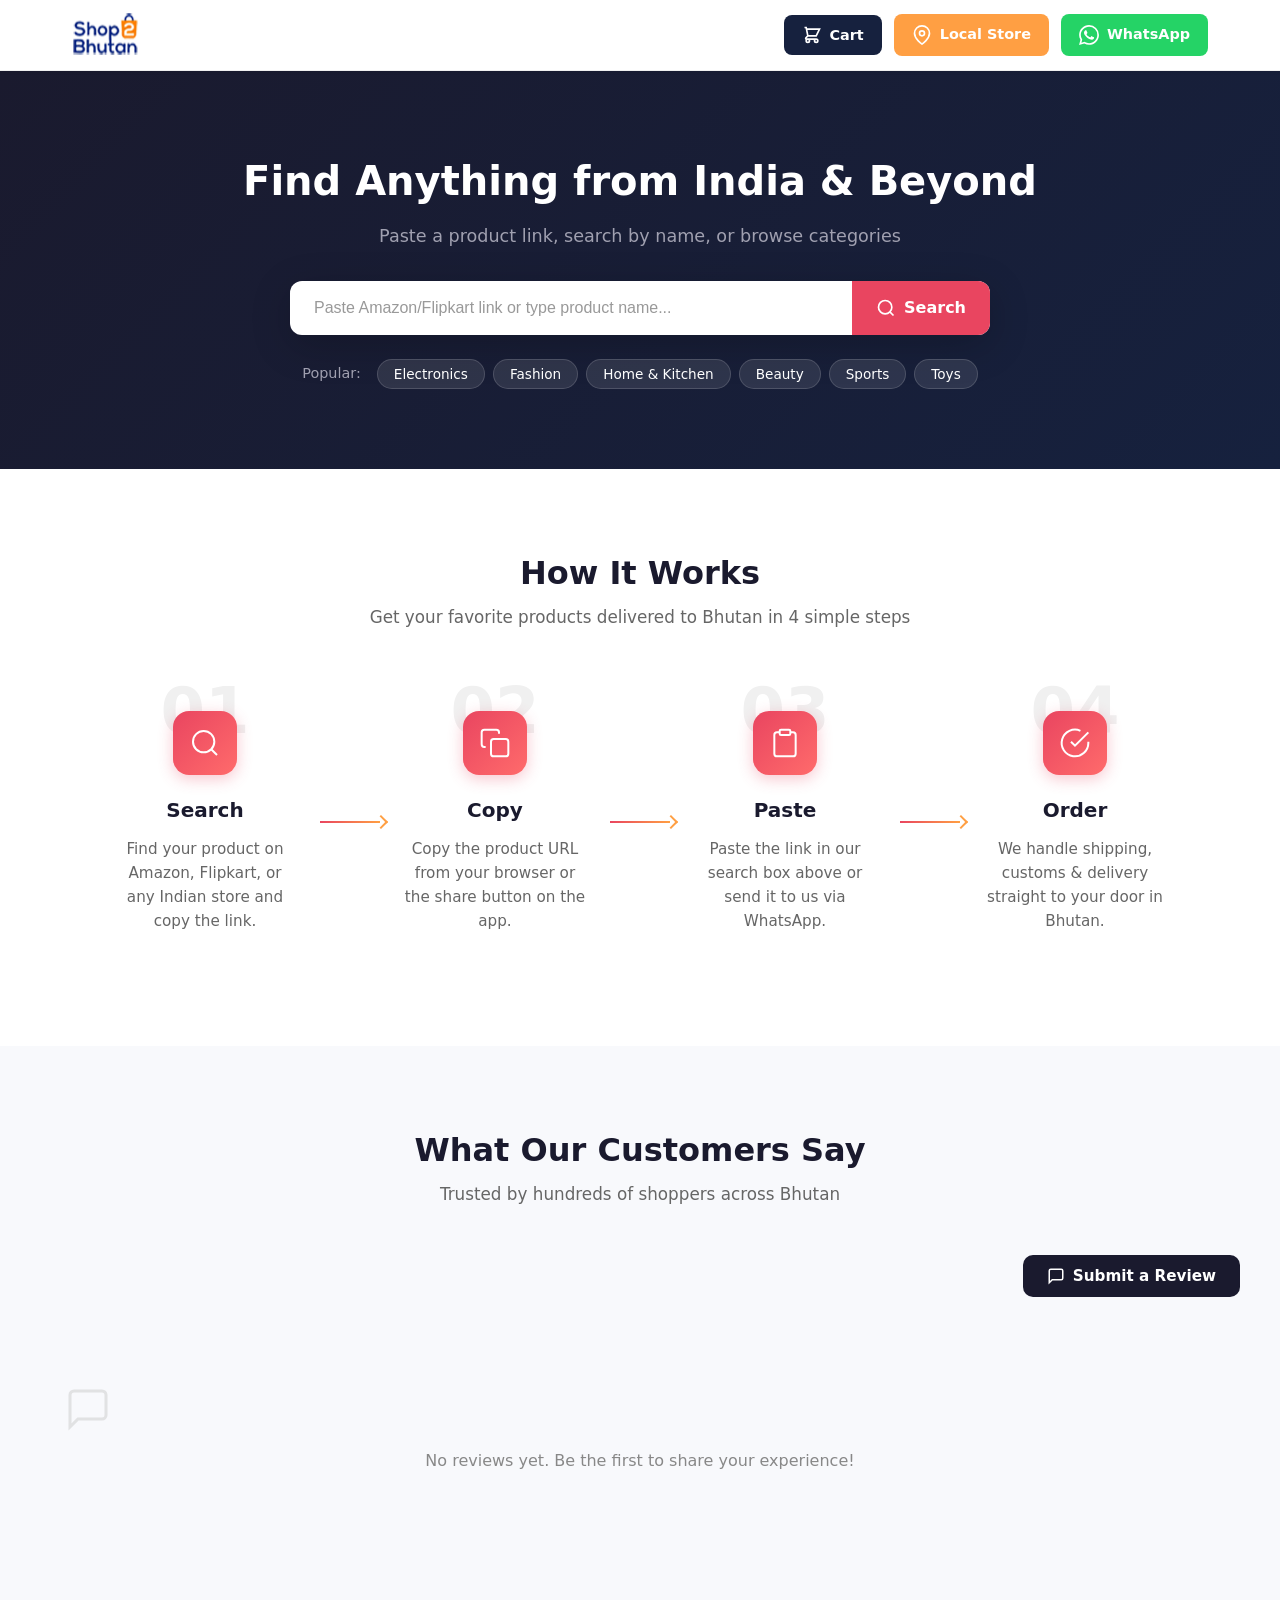
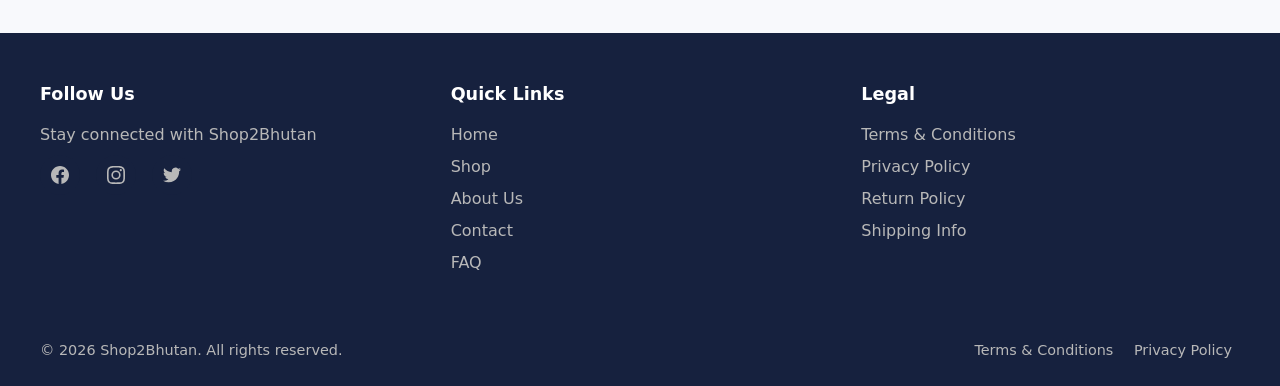
==== index.html @ f344525d "Update all files and folders" ====
<!DOCTYPE html>
<html lang="en">
<head>
  <meta charset="UTF-8">
  <meta name="viewport" content="width=device-width, initial-scale=1.0">
  <meta http-equiv="X-UA-Compatible" content="IE=edge">
  <meta name="referrer" content="strict-origin-when-cross-origin">

  <!-- Defense in depth: blocks inline scripts, restricts origins -->
  <meta http-equiv="Content-Security-Policy" content="default-src 'self'; connect-src 'self' https://*.supabase.co wss://*.supabase.co; script-src 'self' https://esm.sh; style-src 'self' 'unsafe-inline' https://fonts.googleapis.com; font-src https://fonts.gstatic.com; img-src 'self' https: data: blob:;">

  <title>Shop2Bhutan — Proxy Ordering from India to Bhutan</title>
  <meta name="description" content="Order anything from Amazon, Flipkart & Indian stores. We deliver to every dzongkhag in Bhutan. Safe, reliable proxy shopping.">
  <meta property="og:title" content="Shop2Bhutan — Proxy Ordering from India">
  <meta property="og:description" content="Paste a link, we handle shipping & customs. Delivered to your door in Bhutan.">
  <meta property="og:type" content="website">
  <meta property="og:url" content="https://shop2bhutanv2.vercel.app/">
  <meta name="twitter:card" content="summary_large_image">
  <link rel="canonical" href="https://shop2bhutanv2.vercel.app/">

  <link rel="preconnect" href="https://fonts.googleapis.com">
  <link rel="preconnect" href="https://fonts.gstatic.com" crossorigin>
  <link href="https://fonts.googleapis.com/css2?family=Inter:wght@400;500;600;700;800&display=swap" rel="stylesheet">

  <link rel="stylesheet" href="assets/css/style.css">
<style>
  /* --- Cart drawer --- */
  .cart-item { display: flex; align-items: center; gap: 12px; padding: 14px 0; border-bottom: 1px solid #eee; }
  .cart-item-thumb, .cart-item-screenshot { width: 48px; height: 48px; border-radius: 8px; object-fit: cover; flex-shrink: 0; background: #f5f5f5; }
  .cart-item-thumb.placeholder { display: flex; align-items: center; justify-content: center; font-weight: 700; font-size: 14px; color: #fff; background: linear-gradient(135deg,#e94560,#ff6b81); }
  .cart-item-details { flex: 1; min-width: 0; }
  .cart-item-name { margin: 4px 0 0; font-size: 14px; font-weight: 500; color: #222; white-space: nowrap; overflow: hidden; text-overflow: ellipsis; }
  .cart-item-meta { display: flex; align-items: center; gap: 8px; margin-top: 6px; }
  .qty-label { font-size: 12px; color: #888; font-weight: 500; }
  .cart-qty { width: 56px; padding: 4px 6px; font-size: 14px; border: 1px solid #ddd; border-radius: 6px; text-align: center; background: #fff; }
  .cart-qty:focus { outline: none; border-color: #e94560; }

  /* --- Detected URL Card (Clean) --- */
  .detected-card {
    background: #ffffff;
    border-radius: 16px;
    border: 1px solid #e5e5e5;
    padding: 20px;
    margin-top: 16px;
    box-shadow: 0 8px 30px rgba(0,0,0,0.08);
    max-width: 100%;
    box-sizing: border-box;
  }

  .detected-card-header {
    display: flex;
    align-items: flex-start;
    justify-content: space-between;
    gap: 16px;
    margin-bottom: 16px;
  }

  .detected-card-info {
    flex: 1;
    min-width: 0;
    display: flex;
    flex-direction: column;
    gap: 6px;
  }

  .detected-badge {
    display: inline-block;
    width: fit-content;
    font-size: 11px;
    font-weight: 800;
    text-transform: uppercase;
    letter-spacing: 0.6px;
    color: #e94560;
    background: #fff0f2;
    padding: 4px 10px;
    border-radius: 6px;
    border: 1px solid #ffd6dc;
  }

  .detected-url {
    font-size: 13px;
    color: #666;
    white-space: nowrap;
    overflow: hidden;
    text-overflow: ellipsis;
    display: block;
    max-width: 100%;
    font-family: inherit;
  }

  .btn-detected-add {
    background: #e94560;
    color: #fff;
    border: none;
    padding: 10px 20px;
    border-radius: 10px;
    font-weight: 700;
    font-size: 14px;
    cursor: pointer;
    white-space: nowrap;
    box-shadow: 0 4px 14px rgba(233,69,96,0.25);
    transition: all 0.2s ease;
    flex-shrink: 0;
    height: fit-content;
  }

  .btn-detected-add:hover {
    background: #d63a54;
    transform: translateY(-1px);
    box-shadow: 0 6px 20px rgba(233,69,96,0.35);
  }

  /* --- Screenshot Row --- */
  .detected-screenshot-row {
    display: flex;
    align-items: center;
    gap: 16px;
    flex-wrap: wrap;
  }

  .detected-upload-btn {
    display: inline-flex;
    align-items: center;
    gap: 8px;
    padding: 12px 18px;
    font-size: 13px;
    font-weight: 500;
    color: #555;
    border: 1.5px dashed #ccc;
    border-radius: 10px;
    cursor: pointer;
    transition: all 0.2s ease;
    background: #fafafa;
    flex-shrink: 0;
  }

  .detected-upload-btn:hover {
    border-color: #e94560;
    color: #e94560;
    background: #fff5f7;
  }

  .detected-preview-wrap {
    position: relative;
    display: inline-block;
    flex-shrink: 0;
  }

  .detected-preview-wrap[hidden] {
    display: none !important;
  }

  .detected-preview-wrap img {
    width: 90px;
    height: 90px;
    object-fit: cover;
    border-radius: 10px;
    border: 1.5px solid #e8e8e8;
    display: block;
  }

  .detected-preview-remove {
    position: absolute;
    top: -6px;
    right: -6px;
    width: 22px;
    height: 22px;
    border-radius: 50%;
    background: #e94560;
    color: #fff;
    border: 2px solid #fff;
    font-size: 14px;
    font-weight: 700;
    cursor: pointer;
    display: flex;
    align-items: center;
    justify-content: center;
    box-shadow: 0 2px 6px rgba(0,0,0,0.2);
    padding: 0;
    line-height: 1;
  }

  .detected-preview-remove:hover {
    background: #c0392b;
    transform: scale(1.1);
  }

  /* Auto-fill highlight animation */
.auto-filled {
  animation: autoFillPulse 1s ease;
}

@keyframes autoFillPulse {
  0% { background-color: #fff; }
  50% { background-color: #d4edda; border-color: #28a745; }
  100% { background-color: #fff; }
}

  /* --- Modal product summary --- */
  .product-summary-box { display: flex; align-items: center; gap: 12px; padding: 12px; background: #f9f9f9; border-radius: 10px; border: 1px solid #eee; }
  .product-summary-box img, .product-summary-box .screenshot-thumb { width: 52px; height: 52px; border-radius: 8px; object-fit: cover; flex-shrink: 0; background: #eee; }
  .product-summary-info { flex: 1; min-width: 0; }
  .product-summary-info .badge { display: inline-block; padding: 2px 8px; font-size: 11px; font-weight: 600; text-transform: uppercase; border-radius: 4px; background: #e94560; color: #fff; margin-bottom: 4px; }
  .product-summary-info span:last-child { display: block; font-size: 14px; font-weight: 500; color: #222; white-space: nowrap; overflow: hidden; text-overflow: ellipsis; }
  .product-summary-qty { display: flex; flex-direction: column; align-items: center; gap: 2px; }
  .product-summary-qty label { font-size: 11px; color: #888; font-weight: 600; text-transform: uppercase; }
  .product-summary-qty input { width: 56px; padding: 6px; font-size: 14px; text-align: center; border: 1px solid #ddd; border-radius: 6px; }
  .product-summary-qty input:focus { outline: none; border-color: #e94560; }

  /* --- Checkout summary --- */
  .checkout-item { display: flex; align-items: center; gap: 12px; padding: 10px 0; border-bottom: 1px solid #eee; }
  .checkout-item:last-child { border-bottom: none; }
  .checkout-thumb, .checkout-screenshot { width: 44px; height: 44px; border-radius: 8px; object-fit: cover; flex-shrink: 0; background: #eee; }
  .checkout-item-info { flex: 1; min-width: 0; }
  .checkout-item-info .badge { display: inline-block; padding: 2px 8px; font-size: 11px; font-weight: 600; text-transform: uppercase; border-radius: 4px; background: #e94560; color: #fff; margin-bottom: 4px; }
  .checkout-item-info span:last-child { display: block; font-size: 13px; font-weight: 500; color: #222; white-space: nowrap; overflow: hidden; text-overflow: ellipsis; }
  .checkout-item-qty { display: flex; flex-direction: column; align-items: center; gap: 2px; }
  .checkout-item-qty label { font-size: 11px; color: #888; font-weight: 600; text-transform: uppercase; }
  .checkout-item-qty input { width: 52px; padding: 5px; font-size: 13px; text-align: center; border: 1px solid #ddd; border-radius: 6px; }
  .checkout-item-qty input:focus { outline: none; border-color: #e94560; }

  /* --- Field-level validation errors --- */
  .input-error { border-color: #e94560 !important; box-shadow: 0 0 0 2px rgba(233,69,96,0.15) !important; }

  /* --- Reviews empty state --- */
  .reviews-empty-state {
    text-align: center;
    padding: 3rem 1.5rem;
    color: #999;
  }
  .reviews-empty-state svg {
    margin-bottom: 1rem;
    opacity: 0.5;
  }
  .reviews-empty-state p {
    font-size: 1rem;
    color: #888;
    margin: 0;
  }
</style>
</head>
<body>
  <a href="#main" class="skip-link">Skip to main content</a>

  <header class="site-header">
    <nav class="main-nav" aria-label="Main navigation">
      <a href="/" class="logo" aria-label="Shop2Bhutan Home">
        <img src="/image/logo.svg" alt="Shop2Bhutan Logo" width="44" height="44" loading="eager" decoding="async">
      </a>

      <div class="nav-actions">
        <button type="button" class="btn btn-cart" id="cartBtn" aria-label="Open shopping cart">
          <svg width="20" height="20" fill="none" stroke="currentColor" stroke-width="2" viewBox="0 0 24 24" aria-hidden="true">
            <path d="M3 3h2l.4 2M7 13h10l4-8H5.4M7 13L5.4 5M7 13l-2.293 2.293c-.63.63-.184 1.707.707 1.707H17m0 0a2 2 0 100 4 2 2 0 000-4zm-8 2a2 2 0 11-4 0 2 2 0 014 0z"/>
          </svg>
          <span class="btn-text">Cart</span>
          <span class="cart-count" id="cartCount" aria-live="polite" aria-atomic="true" hidden>0</span>
        </button>

        <a href="/local-store" class="btn btn-local">
          <svg width="20" height="20" fill="none" stroke="currentColor" stroke-width="2" stroke-linecap="round" stroke-linejoin="round" viewBox="0 0 24 24" aria-hidden="true">
            <path d="M21 10c0 7-9 13-9 13s-9-6-9-13a9 9 0 0118 0z"/>
            <circle cx="12" cy="10" r="3"/>
          </svg>
          <span class="btn-text">Local Store</span>
        </a>

        <a href="https://wa.me/975XXXXXXXX" class="btn btn-whatsapp" target="_blank" rel="noopener noreferrer nofollow" aria-label="Contact us on WhatsApp">
          <svg width="20" height="20" fill="currentColor" viewBox="0 0 24 24" aria-hidden="true">
            <path d="M17.472 14.382c-.297-.149-1.758-.867-2.03-.967-.273-.099-.471-.148-.67.15-.197.297-.767.966-.94 1.164-.173.199-.347.223-.644.075-.297-.15-1.255-.463-2.39-1.475-.883-.788-1.48-1.761-1.653-2.059-.173-.297-.018-.458.13-.606.134-.133.298-.347.446-.52.149-.174.198-.298.298-.497.099-.198.05-.371-.025-.52-.075-.149-.669-1.612-.916-2.207-.242-.579-.487-.5-.669-.51-.173-.008-.371-.01-.57-.01-.198 0-.52.074-.792.372-.272.297-1.04 1.016-1.04 2.479 0 1.462 1.065 2.875 1.213 3.074.149.198 2.096 3.2 5.077 4.487.709.306 1.262.489 1.694.625.712.227 1.36.195 1.871.118.571-.085 1.758-.719 2.006-1.413.248-.694.248-1.289.173-1.413-.074-.124-.272-.198-.57-.347m-5.421 7.403h-.004a9.87 9.87 0 01-5.031-1.378l-.361-.214-3.741.982.998-3.648-.235-.374a9.86 9.86 0 01-1.51-5.26c.001-5.45 4.436-9.884 9.888-9.884 2.64 0 5.122 1.03 6.988 2.898a9.825 9.825 0 012.893 6.994c-.003 5.45-4.437 9.884-9.885 9.884m8.413-18.297A11.815 11.815 0 0012.05 0C5.495 0 .16 5.335.157 11.892c0 2.096.547 4.142 1.588 5.945L.057 24l6.305-1.654a11.882 11.882 0 005.683 1.448h.005c6.554 0 11.89-5.335 11.893-11.893a11.821 11.821 0 00-3.48-8.413Z"/>
          </svg>
          <span class="btn-text">WhatsApp</span>
        </a>
      </div>
    </nav>
  </header>

  <main id="main">
    <section class="search-section" aria-label="Product search">
      <div class="search-container">
        <h1>Find Anything from India & Beyond</h1>
        <p class="search-subtitle">Paste a product link, search by name, or browse categories</p>

        <div class="search-box">
          <input type="text" id="searchInput" placeholder="Paste Amazon/Flipkart link or type product name..." autocomplete="off" aria-label="Search products or paste link" aria-describedby="searchHint">
          <button class="search-btn" type="button" id="searchBtn" aria-label="Search or add to cart">
            <svg width="20" height="20" fill="none" stroke="currentColor" stroke-width="2" viewBox="0 0 24 24" aria-hidden="true">
              <circle cx="11" cy="11" r="8"/>
              <path d="m21 21-4.35-4.35"/>
            </svg>
            <span class="btn-text">Search</span>
          </button>
        </div>

        <div id="searchHelper" class="search-helper" aria-live="polite"></div>
        <div id="searchSkeleton" class="search-skeleton" hidden>
          <div class="skeleton-bar"></div>
        </div>

        <div class="discover-tags" id="discoverTags">
          <span class="tag-label">Popular:</span>
          <button class="tag" data-search="Electronics" type="button">Electronics</button>
          <button class="tag" data-search="Fashion" type="button">Fashion</button>
          <button class="tag" data-search="Home & Kitchen" type="button">Home & Kitchen</button>
          <button class="tag" data-search="Beauty" type="button">Beauty</button>
          <button class="tag" data-search="Sports" type="button">Sports</button>
          <button class="tag" data-search="Toys" type="button">Toys</button>
        </div>
      </div>
    </section>

    <section class="steps-section" aria-labelledby="stepsHeading">
      <div class="section-header">
        <h2 id="stepsHeading">How It Works</h2>
        <p>Get your favorite products delivered to Bhutan in 4 simple steps</p>
      </div>
      <div class="steps-grid">
        <article class="step-card">
          <div class="step-number" aria-hidden="true">01</div>
          <div class="step-icon"><svg width="32" height="32" fill="none" stroke="currentColor" stroke-width="1.5" viewBox="0 0 24 24" aria-hidden="true"><circle cx="11" cy="11" r="8"/><path d="m21 21-4.35-4.35"/></svg></div>
          <h3>Search</h3>
          <p>Find your product on Amazon, Flipkart, or any Indian store and copy the link.</p>
        </article>
        <div class="step-connector" aria-hidden="true"></div>
        <article class="step-card">
          <div class="step-number" aria-hidden="true">02</div>
          <div class="step-icon"><svg width="32" height="32" fill="none" stroke="currentColor" stroke-width="1.5" viewBox="0 0 24 24" aria-hidden="true"><rect x="9" y="9" width="13" height="13" rx="2" ry="2"/><path d="M5 15H4a2 2 0 01-2-2V4a2 2 0 012-2h9a2 2 0 012 2v1"/></svg></div>
          <h3>Copy</h3>
          <p>Copy the product URL from your browser or the share button on the app.</p>
        </article>
        <div class="step-connector" aria-hidden="true"></div>
        <article class="step-card">
          <div class="step-number" aria-hidden="true">03</div>
          <div class="step-icon"><svg width="32" height="32" fill="none" stroke="currentColor" stroke-width="1.5" viewBox="0 0 24 24" aria-hidden="true"><path d="M16 4h2a2 2 0 012 2v14a2 2 0 01-2 2H6a2 2 0 01-2-2V6a2 2 0 012-2h2"/><rect x="8" y="2" width="8" height="4" rx="1" ry="1"/></svg></div>
          <h3>Paste</h3>
          <p>Paste the link in our search box above or send it to us via WhatsApp.</p>
        </article>
        <div class="step-connector" aria-hidden="true"></div>
        <article class="step-card">
          <div class="step-number" aria-hidden="true">04</div>
          <div class="step-icon"><svg width="32" height="32" fill="none" stroke="currentColor" stroke-width="1.5" viewBox="0 0 24 24" aria-hidden="true"><path d="M22 11.08V12a10 10 0 11-5.93-9.14"/><polyline points="22 4 12 14.01 9 11.01"/></svg></div>
          <h3>Order</h3>
          <p>We handle shipping, customs & delivery straight to your door in Bhutan.</p>
        </article>
      </div>
    </section>

    <section class="reviews-section" aria-labelledby="reviewsHeading">
      <div class="section-header">
        <h2 id="reviewsHeading">What Our Customers Say</h2>
        <p>Trusted by hundreds of shoppers across Bhutan</p>
      </div>
      <div class="reviews-header-actions">
        <button type="button" class="btn-submit-review" id="openReviewModal">
          <svg width="18" height="18" fill="none" stroke="currentColor" stroke-width="2" viewBox="0 0 24 24" aria-hidden="true"><path d="M21 15a2 2 0 01-2 2H7l-4 4V5a2 2 0 012-2h14a2 2 0 012 2z"/></svg>
          Submit a Review
        </button>
      </div>
      <div class="reviews-track-wrapper" id="reviewsWrapper">
        <div class="reviews-track" id="reviewsTrack">
          <!-- Reviews are loaded dynamically from verified reviews only -->
        </div>
        <div class="reviews-empty-state" id="reviewsEmptyState" hidden>
          <svg width="48" height="48" fill="none" stroke="#ccc" stroke-width="1.5" viewBox="0 0 24 24" aria-hidden="true">
            <path d="M21 15a2 2 0 01-2 2H7l-4 4V5a2 2 0 012-2h14a2 2 0 012 2z"/>
          </svg>
          <p>No reviews yet. Be the first to share your experience!</p>
        </div>
      </div>
      <div class="reviews-dots" id="reviewsDots" role="tablist" aria-label="Review pages"></div>
    </section>
  </main>

  <footer>
    <div class="footer-container">
      <div class="footer-section">
        <h3>Follow Us</h3>
        <p>Stay connected with Shop2Bhutan</p>
        <div class="social-links">
          <a href="#" aria-label="Facebook" rel="noopener noreferrer"><svg width="18" height="18" fill="currentColor" viewBox="0 0 24 24" aria-hidden="true"><path d="M24 12.073c0-6.627-5.373-12-12-12s-12 5.373-12 12c0 5.99 4.388 10.954 10.125 11.854v-8.385H7.078v-3.47h3.047V9.43c0-3.007 1.792-4.669 4.533-4.669 1.312 0 2.686.235 2.686.235v2.953H15.83c-1.491 0-1.956.925-1.956 1.874v2.25h3.328l-.532 3.47h-2.796v8.385C19.612 23.027 24 18.062 24 12.073z"/></svg></a>
          <a href="#" aria-label="Instagram" rel="noopener noreferrer"><svg width="18" height="18" fill="currentColor" viewBox="0 0 24 24" aria-hidden="true"><path d="M12 2.163c3.204 0 3.584.012 4.85.07 3.252.148 4.771 1.691 4.919 4.919.058 1.265.069 1.645.069 4.849 0 3.205-.012 3.584-.069 4.849-.149 3.225-1.664 4.771-4.919 4.919-1.266.058-1.644.07-4.85.07-3.204 0-3.584-.012-4.849-.07-3.26-.149-4.771-1.699-4.919-4.92-.058-1.265-.07-1.644-.07-4.849 0-3.204.013-3.583.07-4.849.149-3.227 1.664-4.771 4.919-4.919 1.266-.057 1.645-.069 4.849-.069zM12 0C8.741 0 8.333.014 7.053.072 2.695.272.273 2.69.073 7.052.014 8.333 0 8.741 0 12c0 3.259.014 3.668.072 4.948.2 4.358 2.618 6.78 6.98 6.98C8.333 23.986 8.741 24 12 24c3.259 0 3.668-.014 4.948-.072 4.354-.2 6.782-2.618 6.979-6.98.059-1.28.073-1.689.073-4.948 0-3.259-.014-3.667-.072-4.947-.196-4.354-2.617-6.78-6.979-6.98C15.668.014 15.259 0 12 0zm0 5.838a6.162 6.162 0 100 12.324 6.162 6.162 0 000-12.324zM12 16a4 4 0 110-8 4 4 0 010 8zm6.406-11.845a1.44 1.44 0 100 2.881 1.44 1.44 0 000-2.881z"/></svg></a>
          <a href="#" aria-label="Twitter" rel="noopener noreferrer"><svg width="18" height="18" fill="currentColor" viewBox="0 0 24 24" aria-hidden="true"><path d="M23.953 4.57a10 10 0 01-2.825.775 4.958 4.958 0 002.163-2.723c-.951.555-2.005.959-3.127 1.184a4.92 4.92 0 00-8.384 4.482C7.69 8.095 4.067 6.13 1.64 3.162a4.822 4.822 0 00-.666 2.475c0 1.71.87 3.213 2.188 4.096a4.904 4.904 0 01-2.228-.616v.06a4.923 4.923 0 003.946 4.827 4.996 4.996 0 01-2.212.085 4.936 4.936 0 004.604 3.417 9.867 9.867 0 01-6.102 2.105c-.39 0-.779-.023-1.17-.067a13.995 13.995 0 007.557 2.209c9.053 0 13.998-7.496 13.998-13.985 0-.21 0-.42-.015-.63A9.935 9.935 0 0024 4.59z"/></svg></a>
        </div>
      </div>
      <div class="footer-section">
        <h3>Quick Links</h3>
        <a href="/">Home</a>
        <a href="/shop">Shop</a>
        <a href="/about">About Us</a>
        <a href="/contact">Contact</a>
        <a href="/faq">FAQ</a>
      </div>
      <div class="footer-section">
        <h3>Legal</h3>
        <a href="/terms">Terms & Conditions</a>
        <a href="/privacy">Privacy Policy</a>
        <a href="/returns">Return Policy</a>
        <a href="/shipping">Shipping Info</a>
      </div>
    </div>
    <div class="footer-bottom">
      <p>© 2026 Shop2Bhutan. All rights reserved.</p>
      <div>
        <a href="/terms">Terms & Conditions</a>
        <a href="/privacy">Privacy Policy</a>
      </div>
    </div>
  </footer>

  <!-- Toast -->
  <div id="s2bToast" class="toast" role="status" aria-live="polite" aria-atomic="true" hidden></div>

  <!-- Cart Drawer -->
  <div id="cartDrawer" class="cart-drawer" role="dialog" aria-modal="true" aria-label="Shopping cart" hidden>
    <div class="cart-drawer-overlay" id="cartDrawerOverlay"></div>
    <div class="cart-drawer-panel">
      <div class="cart-drawer-header">
        <h3>Your Cart</h3>
        <button type="button" class="cart-drawer-close" id="cartDrawerClose" aria-label="Close cart">&times;</button>
      </div>
      <div class="cart-drawer-items" id="cartDrawerItems">
        <div class="cart-empty-state">
          <svg width="48" height="48" fill="none" stroke="currentColor" stroke-width="1.5" viewBox="0 0 24 24" aria-hidden="true"><path stroke-linecap="round" stroke-linejoin="round" d="M15.75 10.5V6a3.75 3.75 0 10-7.5 0v4.5m11.356-1.993l1.263 12c.07.665-.45 1.243-1.119 1.243H4.25a1.125 1.125 0 01-1.12-1.243l1.264-12A1.125 1.125 0 015.513 7.5h12.974c.576 0 1.059.435 1.119 1.007z"/></svg>
          <p>Your cart is empty</p>
          <span>Paste product links to get started</span>
        </div>
      </div>
      <div class="cart-drawer-footer">
        <button type="button" class="btn-continue" id="cartContinueBtn">Continue Shopping</button>
        <button type="button" class="btn-checkout" id="cartCheckoutBtn" hidden>Proceed to Checkout</button>
      </div>
    </div>
  </div>

  <!-- Order Modal -->
  <div id="orderModal" class="modal-overlay" role="dialog" aria-modal="true" aria-labelledby="orderModalTitle" hidden>
    <div class="modal modal--wide">
      <div class="modal-header">
        <h3 id="orderModalTitle">Place Your Order</h3>
        <button type="button" class="modal-close" id="closeOrderModal" aria-label="Close order form">&times;</button>
      </div>
      <form class="review-form order-form" id="orderForm" novalidate>
        <div class="form-group" id="productSummaryGroup">
          <label>Product</label>
          <div class="product-summary-box" id="productSummaryBox">
            <img id="productSummaryScreenshot" src="" alt="" hidden>
            <div class="product-summary-info">
              <span class="badge" id="productSummaryBadge">Amazon</span>
              <span id="productSummaryText">Product Name</span>
            </div>
            <div class="product-summary-qty">
              <label for="modalOrderQty">Qty</label>
              <input type="number" id="modalOrderQty" value="1" min="1" max="99">
            </div>
          </div>
          <input type="hidden" id="orderProductUrl">
          <input type="hidden" id="orderProductName">
        </div>

        <div class="checkout-summary" id="checkoutSummary" hidden>
          <h4>Items in your cart</h4>
        </div>

        <div class="form-group">
          <label for="orderPhone">Phone Number *</label>
          <input type="tel" id="orderPhone" placeholder="e.g. 17XXXXXX or 77XXXXXX" required pattern="(17|77)\d{6}" inputmode="tel" autocomplete="tel">
          <small class="hint">Bhutan number starting with 17 or 77</small>
          <small class="hint hint-success" id="phoneHint" hidden></small>
        </div>

        <div class="form-group">
          <label for="orderName">Your Name *</label>
          <input type="text" id="orderName" placeholder="e.g. Karma Dorji" required autocomplete="name">
        </div>

        <div class="form-group">
          <label for="orderDzongkhag">Dzongkhag / Location *</label>
          <select id="orderDzongkhag" required>
            <option value="" disabled selected>Select your dzongkhag</option>
            <option value="Bumthang">Bumthang</option>
            <option value="Chukha">Chukha</option>
            <option value="Dagana">Dagana</option>
            <option value="Gasa">Gasa</option>
            <option value="Haa">Haa</option>
            <option value="Lhuntse">Lhuntse</option>
            <option value="Mongar">Mongar</option>
            <option value="Paro">Paro</option>
            <option value="Pemagatshel">Pemagatshel</option>
            <option value="Punakha">Punakha</option>
            <option value="Samdrup Jongkhar">Samdrup Jongkhar</option>
            <option value="Samtse">Samtse</option>
            <option value="Sarpang">Sarpang</option>
            <option value="Thimphu">Thimphu</option>
            <option value="Trashigang">Trashigang</option>
            <option value="Trashiyangtse">Trashiyangtse</option>
            <option value="Trongsa">Trongsa</option>
            <option value="Tsirang">Tsirang</option>
            <option value="Wangdue Phodrang">Wangdue Phodrang</option>
            <option value="Zhemgang">Zhemgang</option>
          </select>
        </div>

        <div class="form-group">
          <label for="orderAddress">Delivery Address *</label>
          <textarea id="orderAddress" rows="2" placeholder="e.g. Changangkha, Thimphu. Near clock tower..." required autocomplete="street-address"></textarea>
        </div>

        <div class="form-group">
          <label>Payment Method *</label>
          <div class="payment-options" id="paymentOptions">
            <label class="payment-option">
              <input type="radio" name="paymentMethod" value="full" checked required>
              <span class="payment-card">
                <strong>Full Payment</strong>
                <small>Pay 100% upfront via bank transfer</small>
              </span>
            </label>
            <label class="payment-option">
              <input type="radio" name="paymentMethod" value="50_50" required>
              <span class="payment-card">
                <strong>50 / 50</strong>
                <small>50% now to confirm, 50% on delivery</small>
              </span>
            </label>
          </div>
        </div>

        <div class="form-group" id="variantGroup">
          <label for="orderVariant">Variant / Size <span class="optional">(optional)</span></label>
          <input type="text" id="orderVariant" placeholder="e.g. 128GB, Blue, Size M">
        </div>

        <div class="form-group">
          <label for="orderTripDate">Preferred Trip Date *</label>
          <input type="date" id="orderTripDate" required>
          <small class="hint">Next Saturday is our regular trip</small>
        </div>

        <div class="form-group">
          <label for="orderNotes">Notes <span class="optional">(optional)</span></label>
          <textarea id="orderNotes" rows="2" placeholder="Any special instructions..."></textarea>
        </div>

        <button type="submit" class="btn-submit btn-submit-order" id="orderSubmitBtn">Place Order</button>
      </form>

      <div class="success-view" id="orderSuccess" hidden>
        <div class="success-icon">
          <svg width="64" height="64" fill="none" stroke="#25d366" stroke-width="2" viewBox="0 0 24 24" aria-hidden="true"><path d="M22 11.08V12a10 10 0 11-5.93-9.14"/><polyline points="22 4 12 14.01 9 11.01"/></svg>
        </div>
        <h3>Order Placed!</h3>
        <p class="success-product" id="successProduct"></p>
        <div class="success-order-id">
          <span>Order ID</span>
          <strong id="successOrderId"></strong>
        </div>
        <p class="success-message">We'll check availability in Phuntsholing, confirm the price, and notify you via WhatsApp.</p>
        <div class="success-actions">
          <a href="#" class="btn-whatsapp-lg" id="waConfirmBtn" target="_blank" rel="noopener noreferrer nofollow">
            <svg width="20" height="20" fill="currentColor" viewBox="0 0 24 24" aria-hidden="true"><path d="M17.472 14.382c-.297-.149-1.758-.867-2.03-.967-.273-.099-.471-.148-.67.15-.197.297-.767.966-.94 1.164-.173.199-.347.223-.644.075-.297-.15-1.255-.463-2.39-1.475-.883-.788-1.48-1.761-1.653-2.059-.173-.297-.018-.458.13-.606.134-.133.298-.347.446-.52.149-.174.198-.298.298-.497.099-.198.05-.371-.025-.52-.075-.149-.669-1.612-.916-2.207-.242-.579-.487-.5-.669-.51-.173-.008-.371-.01-.57-.01-.198 0-.52.074-.792.372-.272.297-1.04 1.016-1.04 2.479 0 1.462 1.065 2.875 1.213 3.074.149.198 2.096 3.2 5.077 4.487.709.306 1.262.489 1.694.625.712.227 1.36.195 1.871.118.571-.085 1.758-.719 2.006-1.413.248-.694.248-1.289.173-1.413-.074-.124-.272-.198-.57-.347m-5.421 7.403h-.004a9.87 9.87 0 01-5.031-1.378l-.361-.214-3.741.982.998-3.648-.235-.374a9.86 9.86 0 01-1.51-5.26c.001-5.45 4.436-9.884 9.888-9.884 2.64 0 5.122 1.03 6.988 2.898a9.825 9.825 0 012.893 6.994c-.003 5.45-4.437 9.884-9.885 9.884m8.413-18.297A11.815 11.815 0 0012.05 0C5.495 0 .16 5.335.157 11.892c0 2.096.547 4.142 1.588 5.945L.057 24l6.305-1.654a11.882 11.882 0 005.683 1.448h.005c6.554 0 11.89-5.335 11.893-11.893a11.821 11.821 0 00-3.48-8.413Z"/></svg>
            Confirm on WhatsApp
          </a>
          <button type="button" class="btn-outline" id="placeAnotherBtn">Place Another Order</button>
        </div>
      </div>
    </div>
  </div>

  <!-- Review Modal -->
  <div id="reviewModal" class="modal-overlay" role="dialog" aria-modal="true" aria-labelledby="reviewModalTitle" hidden>
    <div class="modal">
      <div class="modal-header">
        <h3 id="reviewModalTitle">Submit Your Review</h3>
        <button type="button" class="modal-close" id="closeReviewModal" aria-label="Close review form">&times;</button>
      </div>
      <form class="review-form" id="reviewForm" novalidate>
        <div class="form-group">
          <label for="reviewOrderId">Order ID <span class="optional">(for Verified badge)</span></label>
          <input type="text" id="reviewOrderId" placeholder="e.g. S2B-2026-001234">
          <small class="hint">Enter your order ID to get a Verified Purchase badge</small>
        </div>
        <div class="form-group">
          <label for="reviewerName">Your Name *</label>
          <input type="text" id="reviewerName" placeholder="e.g. Karma Dorji" required autocomplete="name">
        </div>
        <div class="form-group">
          <label for="reviewerAddress">Address / Place *</label>
          <input type="text" id="reviewerAddress" placeholder="e.g. Thimphu" required>
        </div>
        <div class="form-group">
          <label>Your Rating *</label>
          <div class="star-rating" id="starRating" role="radiogroup" aria-label="Star rating">
            <button type="button" data-value="1" class="star" aria-label="1 star">★</button>
            <button type="button" data-value="2" class="star" aria-label="2 stars">★</button>
            <button type="button" data-value="3" class="star" aria-label="3 stars">★</button>
            <button type="button" data-value="4" class="star" aria-label="4 stars">★</button>
            <button type="button" data-value="5" class="star" aria-label="5 stars">★</button>
          </div>
          <input type="hidden" id="ratingValue" required>
          <small class="rating-text" id="ratingText">Click a star to rate</small>
        </div>
        <div class="form-group">
          <label for="reviewText">Your Review *</label>
          <textarea id="reviewText" rows="4" placeholder="Tell us about your experience..." required></textarea>
        </div>
        <button type="submit" class="btn-submit">Submit Review</button>
      </form>
    </div>
  </div>

 <script type="module" src="assets/js/main.js"></script>
</body>
</html>
---- assets/css/style.css ----
/* ============ VARIABLES ============ */
:root {
  --font-sans: 'Inter', system-ui, -apple-system, sans-serif;
  --color-bg: #fafafa;
  --color-surface: #ffffff;
  --color-text: #1a1a2e;
  --color-text-muted: #666;
  --color-primary: #e94560;
  --color-primary-dark: #d63d56;
  --color-secondary: #16213e;
  --color-accent: #ff9f43;
  --color-success: #25d366;
  --color-border: #f0f0f0;
  --shadow-sm: 0 1px 4px rgba(0,0,0,0.08);
  --shadow-md: 0 4px 20px rgba(0,0,0,0.06);
  --shadow-lg: 0 10px 40px rgba(0,0,0,0.2);
  --radius-sm: 8px;
  --radius-md: 12px;
  --radius-lg: 20px;
  --transition: all 0.25s cubic-bezier(0.4, 0, 0.2, 1);
}

@media (prefers-color-scheme: dark) {
  :root {
    --color-bg: #0f0f1a;
    --color-surface: #1a1a2e;
    --color-text: #e8e8f0;
    --color-text-muted: #a0a0b0;
    --color-border: #2a2a3e;
    --shadow-sm: 0 1px 4px rgba(0,0,0,0.3);
    --shadow-md: 0 4px 20px rgba(0,0,0,0.2);
  }
}

/* ============ RESET & BASE ============ */
*, *::before, *::after { box-sizing: border-box; margin: 0; padding: 0; }
html { scroll-behavior: smooth; }
body {
  font-family: var(--font-sans);
  min-height: 100vh;
  display: flex;
  flex-direction: column;
  background-color: var(--color-bg);
  color: var(--color-text);
  line-height: 1.5;
  -webkit-font-smoothing: antialiased;
}

img, svg { display: block; max-width: 100%; }
button { font-family: inherit; cursor: pointer; }
a { color: inherit; text-decoration: none; }

/* Accessibility */
.skip-link {
  position: absolute; left: -9999px; z-index: 10000;
  background: var(--color-secondary); color: #fff; padding: 0.5rem 1rem;
}
.skip-link:focus { left: 0; top: 0; }
:focus-visible {
  outline: 2px solid var(--color-primary);
  outline-offset: 2px;
}
@media (prefers-reduced-motion: reduce) {
  *, *::before, *::after {
    animation-duration: 0.01ms !important;
    animation-iteration-count: 1 !important;
    transition-duration: 0.01ms !important;
    scroll-behavior: auto !important;
  }
}

/* ============ HEADER ============ */
.site-header {
  position: sticky; top: 0; z-index: 1000;
  background: var(--color-surface);
  border-bottom: 1px solid var(--color-border);
  box-shadow: var(--shadow-sm);
}
.main-nav {
  max-width: 1200px; margin: 0 auto;
  height: 70px; padding: 0 2rem;
  display: flex; align-items: center; justify-content: space-between;
}
.logo { display: flex; align-items: center; }
.logo img { height: 44px; width: auto; }

.nav-actions { display: flex; align-items: center; gap: 0.75rem; }

.btn {
  display: inline-flex; align-items: center; gap: 8px;
  padding: 10px 18px; border-radius: var(--radius-sm);
  font-weight: 600; font-size: 0.9rem;
  border: none; transition: var(--transition); white-space: nowrap;
}
.btn-cart {
  background: var(--color-secondary); color: #fff; position: relative;
}
.btn-cart:hover { background: #0f3460; transform: translateY(-2px); }
.cart-count {
  position: absolute; top: -8px; right: -8px;
  background: var(--color-primary); color: #fff;
  font-size: 0.75rem; width: 22px; height: 22px;
  border-radius: 50%; display: flex; align-items: center; justify-content: center;
}
.cart-count[hidden] { display: none; }

.btn-local { background: var(--color-accent); color: #fff; }
.btn-local:hover { background: #e58e3c; transform: translateY(-2px); }

.btn-whatsapp { background: var(--color-success); color: #fff; }
.btn-whatsapp:hover { background: #128c7e; transform: translateY(-2px); }

/* ============ SEARCH ============ */
.search-section {
  background: linear-gradient(135deg, #1a1a2e 0%, #16213e 100%);
  padding: 5rem 2rem; text-align: center;
}
.search-container { max-width: 800px; margin: 0 auto; }
.search-section h1 {
  color: #fff; font-size: clamp(1.75rem, 4vw, 2.5rem);
  margin-bottom: 0.75rem; font-weight: 800;
}
.search-subtitle { color: #a0a0b0; font-size: 1.1rem; margin-bottom: 2rem; }

.search-box {
  display: flex; background: #fff; border-radius: var(--radius-md);
  overflow: hidden; box-shadow: var(--shadow-lg); max-width: 700px; margin: 0 auto;
}
.search-box input {
  flex: 1; border: none; padding: 1.1rem 1.5rem;
  font-size: 1rem; outline: none; color: var(--color-text); background: transparent;
}
.search-box input::placeholder { color: #999; }
.search-btn {
  display: flex; align-items: center; gap: 8px;
  background: var(--color-primary); color: #fff; border: none;
  padding: 0 1.5rem; font-size: 1rem; font-weight: 600;
  transition: background 0.3s;
}
.search-btn:hover { background: var(--color-primary-dark); }

.discover-tags {
  margin-top: 1.5rem; display: flex; flex-wrap: wrap;
  justify-content: center; align-items: center; gap: 0.5rem;
}
.tag-label { color: #a0a0b0; font-size: 0.9rem; margin-right: 0.5rem; }
.tag {
  background: rgba(255,255,255,0.1); color: #fff;
  padding: 0.4rem 1rem; border-radius: 20px;
  font-size: 0.85rem; transition: var(--transition);
  border: 1px solid rgba(255,255,255,0.15); cursor: pointer;
}
.tag:hover, .tag:focus-visible {
  background: var(--color-primary); border-color: var(--color-primary);
  transform: translateY(-2px);
}

/* Search helper & skeleton */
.search-helper { margin-top: 1rem; min-height: 3rem; }
.search-helper:empty { min-height: 0; margin: 0; }
.detected-url-bar {
  display: flex; align-items: center; justify-content: space-between; gap: 1rem;
  background: rgba(255,255,255,0.1); backdrop-filter: blur(10px);
  border: 1px solid rgba(255,255,255,0.2); border-radius: var(--radius-md);
  padding: 0.75rem 1rem; flex-wrap: wrap;
}
.url-info { display: flex; align-items: center; gap: 0.75rem; flex: 1; min-width: 0; }
.url-badge {
  background: var(--color-primary); color: #fff;
  font-size: 0.75rem; font-weight: 700; padding: 4px 10px;
  border-radius: 6px; text-transform: uppercase; letter-spacing: 0.5px; flex-shrink: 0;
}
.url-preview {
  color: #fff; font-size: 0.95rem; font-weight: 500;
  white-space: nowrap; overflow: hidden; text-overflow: ellipsis;
}
.btn-detect-order {
  display: inline-flex; align-items: center; gap: 6px;
  background: var(--color-success); color: #fff; border: none;
  padding: 8px 16px; border-radius: var(--radius-sm);
  font-size: 0.9rem; font-weight: 600; transition: var(--transition); flex-shrink: 0;
}
.btn-detect-order:hover { background: #128c7e; transform: translateY(-1px); }

.search-tip {
  display: flex; align-items: center; gap: 0.5rem;
  color: #a0a0b0; font-size: 0.9rem; justify-content: center;
}
.search-tip strong { color: #fff; font-weight: 600; }

.search-skeleton { margin-top: 1rem; }
.skeleton-bar {
  height: 48px; border-radius: var(--radius-md);
  background: linear-gradient(90deg, rgba(255,255,255,0.1) 25%, rgba(255,255,255,0.2) 50%, rgba(255,255,255,0.1) 75%);
  background-size: 200% 100%; animation: shimmer 1.5s infinite;
}
@keyframes shimmer {
  0% { background-position: 200% 0; }
  100% { background-position: -200% 0; }
}

/* ============ STEPS ============ */
.steps-section { padding: 5rem 2rem; background: var(--color-surface); }
.section-header { text-align: center; margin-bottom: 3rem; }
.section-header h2 { font-size: clamp(1.5rem, 3vw, 2rem); margin-bottom: 0.5rem; }
.section-header p { color: var(--color-text-muted); font-size: 1.05rem; }

.steps-grid {
  max-width: 1100px; margin: 0 auto;
  display: flex; align-items: stretch; justify-content: center; gap: 0;
}
.step-card {
  flex: 1; text-align: center; padding: 2rem 1.5rem; position: relative;
}
.step-number {
  position: absolute; top: 0; left: 50%; transform: translateX(-50%);
  font-size: 4rem; font-weight: 800; color: var(--color-border); z-index: 0; line-height: 1;
}
.step-icon {
  width: 64px; height: 64px;
  background: linear-gradient(135deg, var(--color-primary), #ff6b6b);
  color: #fff; border-radius: 16px;
  display: flex; align-items: center; justify-content: center;
  margin: 0 auto 1.25rem; position: relative; z-index: 1;
  box-shadow: 0 4px 15px rgba(233,69,96,0.3);
}
.step-card h3 { font-size: 1.25rem; margin-bottom: 0.75rem; position: relative; z-index: 1; }
.step-card p { color: var(--color-text-muted); font-size: 0.95rem; line-height: 1.6; position: relative; z-index: 1; }

.step-connector {
  width: 60px; align-self: center; position: relative; height: 2px;
  background: linear-gradient(90deg, var(--color-primary), var(--color-accent)); flex-shrink: 0;
}
.step-connector::after {
  content: ''; position: absolute; right: -6px; top: -4px;
  width: 10px; height: 10px;
  border-top: 2px solid var(--color-accent); border-right: 2px solid var(--color-accent);
  transform: rotate(45deg);
}

/* ============ REVIEWS ============ */
.reviews-section { padding: 5rem 2rem; background: #f8f9fc; }
@media (prefers-color-scheme: dark) { .reviews-section { background: #16162a; } }

.reviews-header-actions {
  max-width: 1200px; margin: 0 auto 2rem; display: flex; justify-content: flex-end;
}
.btn-submit-review {
  display: inline-flex; align-items: center; gap: 8px;
  background: var(--color-text); color: #fff; border: none;
  padding: 12px 24px; border-radius: 10px; font-size: 0.95rem; font-weight: 600;
  transition: var(--transition); cursor: pointer;
}
.btn-submit-review:hover { background: var(--color-primary); transform: translateY(-2px); box-shadow: 0 4px 15px rgba(233,69,96,0.3); }

.reviews-track-wrapper {
  max-width: 1200px; margin: 0 auto;
  overflow-x: auto; scroll-snap-type: x mandatory; scroll-behavior: smooth;
  -webkit-overflow-scrolling: touch; scrollbar-width: none;
}
.reviews-track-wrapper::-webkit-scrollbar { display: none; }

.reviews-track { display: flex; gap: 1.5rem; padding-bottom: 0.5rem; }
.review-card {
  min-width: 320px; max-width: 320px;
  background: var(--color-surface); border-radius: var(--radius-lg);
  padding: 1.75rem; box-shadow: var(--shadow-md);
  flex-shrink: 0; scroll-snap-align: start;
  transition: transform 0.3s, box-shadow 0.3s;
}
.review-card:hover { transform: translateY(-5px); box-shadow: 0 8px 30px rgba(0,0,0,0.1); }
.review-stars { color: #ffc107; font-size: 1.1rem; margin-bottom: 1rem; letter-spacing: 2px; }
.star-empty { color: #e0e0e0; }
.review-text { color: var(--color-text-muted); font-size: 0.95rem; line-height: 1.7; margin-bottom: 1.25rem; font-style: italic; }
.reviewer { display: flex; align-items: center; gap: 0.75rem; }
.reviewer-avatar {
  width: 40px; height: 40px;
  background: linear-gradient(135deg, var(--color-secondary), #16213e);
  color: #fff; border-radius: 50%; display: flex;
  align-items: center; justify-content: center;
  font-weight: 700; font-size: 0.85rem; flex-shrink: 0;
}
.reviewer-info h4 {
  font-size: 0.95rem; color: var(--color-text); margin-bottom: 2px;
  display: flex; align-items: center; gap: 6px;
}
.verified-badge {
  background: var(--color-success); color: #fff; font-size: 0.65rem;
  font-weight: 700; padding: 2px 8px; border-radius: 12px;
  text-transform: uppercase; letter-spacing: 0.5px;
}
.reviewer-info span:last-child { font-size: 0.8rem; color: #888; }

.reviews-dots { display: flex; justify-content: center; gap: 0.5rem; margin-top: 2rem; }
.reviews-dots .dot {
  width: 10px; height: 10px; border-radius: 50%; border: none;
  background: #d0d0d0; cursor: pointer; transition: var(--transition);
}
.reviews-dots .dot.active { background: var(--color-primary); width: 28px; border-radius: 5px; }

/* ============ FOOTER ============ */
footer {
  background: var(--color-secondary); color: #b8b8b8; padding: 3rem 2rem 1.5rem;
}
.footer-container {
  max-width: 1200px; margin: 0 auto;
  display: grid; grid-template-columns: repeat(auto-fit, minmax(220px, 1fr)); gap: 2rem;
  margin-bottom: 2rem;
}
.footer-section h3 { color: #fff; margin-bottom: 1rem; font-size: 1.1rem; }
.footer-section a { color: #b8b8b8; display: block; margin-bottom: 0.5rem; transition: color 0.3s; }
.footer-section a:hover { color: var(--color-primary); }
.social-links { display: flex; gap: 1rem; margin-top: 0.5rem; }
.social-links a {
  width: 40px; height: 40px; background: #16213e; border-radius: 50%;
  display: flex; align-items: center; justify-content: center;
  transition: var(--transition);
}
.social-links a:hover { background: var(--color-primary); transform: translateY(-3px); }

.footer-bottom {
  border-top: 1px solid #16213e; padding-top: 1.5rem;
  max-width: 1200px; margin: 0 auto;
  display: flex; flex-wrap: wrap; justify-content: space-between; align-items: center; gap: 1rem; font-size: 0.9rem;
}
.footer-bottom a { color: #b8b8b8; margin: 0 0.5rem; transition: color 0.3s; }
.footer-bottom a:hover { color: var(--color-primary); }

/* ============ MODALS ============ */
.modal-overlay {
  position: fixed; inset: 0; z-index: 2000;
  background: rgba(0,0,0,0.6); backdrop-filter: blur(4px);
  display: flex; align-items: center; justify-content: center; padding: 1rem;
  opacity: 0; visibility: hidden; transition: opacity 0.3s, visibility 0.3s;
}
.modal-overlay[hidden] { display: none; }
.modal-overlay.active { opacity: 1; visibility: visible; }

.modal {
  background: var(--color-surface); border-radius: var(--radius-lg);
  width: 100%; max-width: 520px; max-height: 90vh; overflow-y: auto;
  box-shadow: 0 20px 60px rgba(0,0,0,0.3);
  transform: scale(0.95); transition: transform 0.3s;
}
.modal-overlay.active .modal { transform: scale(1); }
.modal--wide { max-width: 560px; }

.modal-header {
  display: flex; justify-content: space-between; align-items: center;
  padding: 1.5rem 1.75rem; border-bottom: 1px solid var(--color-border);
}
.modal-header h3 { font-size: 1.25rem; color: var(--color-text); }
.modal-close {
  background: none; border: none; font-size: 1.75rem; color: #888;
  cursor: pointer; line-height: 1; padding: 0;
  width: 36px; height: 36px; display: flex; align-items: center; justify-content: center;
  border-radius: 8px; transition: var(--transition);
}
.modal-close:hover { color: var(--color-primary); background: #f8f8f8; }

.review-form { padding: 1.5rem 1.75rem 2rem; }
.form-group { margin-bottom: 1.25rem; }
.form-group label {
  display: block; font-weight: 600; font-size: 0.9rem;
  color: var(--color-text); margin-bottom: 0.5rem;
}
.optional { color: #888; font-weight: 400; font-size: 0.8rem; }
.form-group input,
.form-group textarea,
.form-group select {
  width: 100%; padding: 0.85rem 1rem;
  border: 2px solid #e8e8e8; border-radius: 10px;
  font-size: 0.95rem; font-family: inherit; color: var(--color-text);
  outline: none; background: #fafafa; transition: var(--transition);
}
.form-group input:focus,
.form-group textarea:focus,
.form-group select:focus {
  border-color: var(--color-primary);
  box-shadow: 0 0 0 3px rgba(233,69,96,0.1);
  background: var(--color-surface);
}
.form-group textarea { resize: vertical; min-height: 100px; }
.form-group select {
  appearance: none;
  background-image: url("data:image/svg+xml,%3Csvg width='12' height='8' viewBox='0 0 12 8' fill='none' xmlns='http://www.w3.org/2000/svg'%3E%3Cpath d='M1 1.5L6 6.5L11 1.5' stroke='%23666' stroke-width='1.5' stroke-linecap='round' stroke-linejoin='round'/%3E%3C/svg%3E");
  background-repeat: no-repeat; background-position: right 1rem center; padding-right: 2.5rem;
}
.hint { display: block; margin-top: 0.35rem; font-size: 0.8rem; color: #888; }
.hint-success { color: var(--color-success); font-weight: 500; }

/* Star rating */
.star-rating { display: flex; gap: 0.5rem; }
.star-rating .star {
  background: none; border: none; font-size: 2rem; color: #e0e0e0;
  cursor: pointer; padding: 0; line-height: 1; transition: color 0.2s, transform 0.2s;
}
.star-rating .star.filled,
.star-rating .star:hover,
.star-rating .star:focus-visible { color: #ffc107; transform: scale(1.1); }

.rating-text { display: block; margin-top: 0.5rem; font-size: 0.9rem; color: #888; font-weight: 500; }

.btn-submit {
  width: 100%; padding: 1rem;
  background: linear-gradient(135deg, var(--color-primary), #ff6b6b);
  color: #fff; border: none; border-radius: 10px;
  font-size: 1rem; font-weight: 700; cursor: pointer; transition: var(--transition);
}
.btn-submit:hover { transform: translateY(-2px); box-shadow: 0 8px 20px rgba(233,69,96,0.3); }
.btn-submit:disabled { opacity: 0.6; cursor: not-allowed; transform: none; }

/* Order form specifics */
.order-form .form-row { display: grid; grid-template-columns: 1fr 1fr; gap: 1rem; }
.product-summary-box {
  background: #f8f9fc; border: 2px solid #e8e8e8; border-radius: 10px;
  padding: 0.85rem 1rem; font-size: 0.95rem; color: var(--color-text);
  display: flex; align-items: center; gap: 0.5rem; flex-wrap: wrap;
}
@media (prefers-color-scheme: dark) { .product-summary-box { background: #16162a; border-color: #2a2a3e; } }
.product-summary-box .badge {
  background: var(--color-primary); color: #fff; font-size: 0.7rem;
  font-weight: 700; padding: 2px 8px; border-radius: 4px;
  text-transform: uppercase; letter-spacing: 0.5px; flex-shrink: 0;
}

.payment-options { display: grid; grid-template-columns: 1fr 1fr; gap: 0.75rem; }
.payment-option { cursor: pointer; position: relative; }
.payment-option input { position: absolute; opacity: 0; width: 0; height: 0; }
.payment-card {
  display: flex; flex-direction: column; gap: 0.25rem;
  padding: 1rem; border: 2px solid #e8e8e8; border-radius: 10px;
  background: #fafafa; transition: var(--transition);
}
.payment-option input:checked + .payment-card {
  border-color: var(--color-primary); background: #fff0f2;
  box-shadow: 0 2px 8px rgba(233,69,96,0.08);
}
.payment-card strong { font-size: 0.95rem; color: var(--color-text); }
.payment-card small { font-size: 0.8rem; color: #888; }
.payment-option:hover .payment-card { border-color: #d0d0d0; }

/* Success view */
.success-view { padding: 2.5rem 2rem; text-align: center; animation: fadeIn 0.4s ease; }
@keyframes fadeIn { from { opacity: 0; transform: translateY(10px); } to { opacity: 1; transform: translateY(0); } }
.success-icon {
  width: 80px; height: 80px; background: rgba(37,211,102,0.1);
  border-radius: 50%; display: flex; align-items: center; justify-content: center;
  margin: 0 auto 1.5rem;
}
.success-view h3 { font-size: 1.5rem; color: var(--color-text); margin-bottom: 0.5rem; }
.success-product { color: var(--color-text-muted); font-size: 0.95rem; margin-bottom: 1.25rem; font-style: italic; }
.success-order-id {
  background: #f8f9fc; border: 2px dashed #e0e0e0; border-radius: 12px;
  padding: 1rem; margin-bottom: 1.25rem; display: inline-flex; flex-direction: column; gap: 0.25rem; min-width: 200px;
}
@media (prefers-color-scheme: dark) { .success-order-id { background: #16162a; border-color: #2a2a3e; } }
.success-order-id span { font-size: 0.8rem; color: #888; text-transform: uppercase; letter-spacing: 1px; }
.success-order-id strong { font-size: 1.25rem; color: var(--color-text); font-family: 'Courier New', monospace; letter-spacing: 1px; }
.success-message { color: var(--color-text-muted); font-size: 0.9rem; line-height: 1.6; margin-bottom: 1.5rem; max-width: 360px; margin-inline: auto; }
.success-actions { display: flex; flex-direction: column; gap: 0.75rem; max-width: 280px; margin: 0 auto; }
.btn-whatsapp-lg {
  display: inline-flex; align-items: center; justify-content: center; gap: 8px;
  background: var(--color-success); color: #fff; text-decoration: none;
  padding: 12px 20px; border-radius: 10px; font-weight: 600; font-size: 0.95rem; transition: var(--transition);
}
.btn-whatsapp-lg:hover { background: #128c7e; transform: translateY(-2px); box-shadow: 0 4px 15px rgba(37,211,102,0.3); }
.btn-outline {
  background: transparent; color: var(--color-text); border: 2px solid #e0e0e0;
  padding: 10px 20px; border-radius: 10px; font-weight: 600; font-size: 0.9rem;
  cursor: pointer; transition: var(--transition);
}
.btn-outline:hover { border-color: var(--color-primary); color: var(--color-primary); }

/* ============ CART DRAWER ============ */
.cart-drawer {
  position: fixed; inset: 0; z-index: 3000;
  display: flex; align-items: flex-end; justify-content: flex-end;
  opacity: 0; visibility: hidden; transition: opacity 0.3s, visibility 0.3s;
}
.cart-drawer[hidden] { display: none; }
.cart-drawer.active { opacity: 1; visibility: visible; }

.cart-drawer-overlay { position: absolute; inset: 0; background: rgba(0,0,0,0.4); backdrop-filter: blur(2px); }
.cart-drawer-panel {
  position: relative; width: 100%; max-width: 420px; height: 100%; background: var(--color-surface);
  box-shadow: -4px 0 24px rgba(0,0,0,0.15);
  transform: translateX(100%); transition: transform 0.3s ease;
  display: flex; flex-direction: column;
}
.cart-drawer.active .cart-drawer-panel { transform: translateX(0); }

.cart-drawer-header {
  padding: 1.25rem 1.5rem; border-bottom: 1px solid var(--color-border);
  display: flex; justify-content: space-between; align-items: center;
}
.cart-drawer-header h3 { font-size: 1.25rem; color: var(--color-text); margin: 0; }
.cart-drawer-close {
  background: none; border: none; font-size: 1.5rem; color: #888;
  cursor: pointer; width: 36px; height: 36px;
  display: flex; align-items: center; justify-content: center;
  border-radius: 8px; transition: var(--transition);
}
.cart-drawer-close:hover { background: #f8f8f8; color: var(--color-primary); }

.cart-drawer-items { flex: 1; overflow-y: auto; padding: 1rem 1.5rem; }
.cart-empty-state { text-align: center; padding: 3rem 1rem; color: #888; }
.cart-empty-state svg { width: 48px; height: 48px; color: #d0d0d0; margin: 0 auto 1rem; }

.cart-item {
  display: flex; justify-content: space-between; align-items: center;
  padding: 1rem 0; border-bottom: 1px solid #f5f5f5; gap: 1rem;
}
.cart-item-details { flex: 1; min-width: 0; }
.cart-item-platform {
  display: inline-block; background: var(--color-primary); color: #fff;
  font-size: 0.7rem; font-weight: 700; padding: 2px 8px; border-radius: 4px;
  text-transform: uppercase; margin-bottom: 0.25rem;
}
.cart-item-name { font-size: 0.95rem; color: var(--color-text); margin: 0; white-space: nowrap; overflow: hidden; text-overflow: ellipsis; }
.cart-item-actions { display: flex; align-items: center; gap: 0.5rem; flex-shrink: 0; }
.cart-item-order-btn {
  background: var(--color-secondary); color: #fff; border: none;
  padding: 6px 14px; border-radius: 6px; font-size: 0.85rem; font-weight: 600;
  cursor: pointer; transition: var(--transition);
}
.cart-item-order-btn:hover { background: var(--color-primary); }
.cart-item-remove-btn {
  background: none; border: none; color: #888; font-size: 1.25rem;
  cursor: pointer; width: 32px; height: 32px;
  display: flex; align-items: center; justify-content: center;
  border-radius: 6px; transition: var(--transition);
}
.cart-item-remove-btn:hover { background: #ffebee; color: var(--color-primary); }

.cart-drawer-footer {
  padding: 1.25rem 1.5rem; border-top: 1px solid var(--color-border);
  display: flex; flex-direction: column; gap: 0.75rem;
}
.btn-continue {
  background: transparent; color: #666; border: 2px solid #e8e8e8;
  padding: 10px; border-radius: 10px; font-weight: 600;
  cursor: pointer; transition: var(--transition);
}
.btn-continue:hover { border-color: var(--color-secondary); color: var(--color-secondary); }
.btn-checkout {
  background: linear-gradient(135deg, var(--color-primary), #ff6b6b);
  color: #fff; border: none; padding: 12px; border-radius: 10px;
  font-weight: 700; font-size: 1rem; cursor: pointer; transition: var(--transition);
}
.btn-checkout:hover { transform: translateY(-2px); box-shadow: 0 4px 15px rgba(233,69,96,0.3); }

.checkout-summary {
  background: #f8f9fc; border-radius: 12px; padding: 1rem 1.25rem;
  margin-bottom: 1.5rem; border: 1px solid #e8e8e8;
}


/* ============================================================
   VERIFIED BADGE — Modern, Professional, Clean
   ============================================================ */

.verified-badge-modern {
    display: inline-flex;
    align-items: center;
    gap: 5px;
    background: linear-gradient(135deg, #d4edda 0%, #c3e6cb 100%);
    color: #155724;
    padding: 4px 10px;
    border-radius: 20px;
    font-size: 0.75rem;
    font-weight: 700;
    text-transform: uppercase;
    letter-spacing: 0.4px;
    border: 1px solid #b1dfbb;
    box-shadow: 0 1px 3px rgba(21, 87, 36, 0.08);
    transition: all 0.2s ease;
}

.verified-badge-modern:hover {
    transform: translateY(-1px);
    box-shadow: 0 3px 8px rgba(21, 87, 36, 0.15);
}

.verified-badge-modern svg {
    flex-shrink: 0;
}

/* Review header layout */
.review-header {
    display: flex;
    justify-content: space-between;
    align-items: center;
    margin-bottom: 0.75rem;
    flex-wrap: wrap;
    gap: 0.5rem;
}

.review-stars {
    color: #ff9f43;
    font-size: 1rem;
    letter-spacing: 2px;
}

.star-empty {
    color: #e0e0e0;
}

/* Skeleton for reviews */
.skeleton-review {
    min-width: 300px;
    padding: 1.5rem;
    background: #fff;
    border-radius: 12px;
    box-shadow: 0 2px 12px rgba(0,0,0,0.04);
}

/* Review card improvements */
.review-card {
    position: relative;
    transition: transform 0.2s, box-shadow 0.2s;
}

.review-card:hover {
    transform: translateY(-2px);
    box-shadow: 0 8px 24px rgba(0,0,0,0.08);
}

/* Review submission success message */
.review-success-hint {
    background: #d4edda;
    color: #155724;
    padding: 0.75rem 1rem;
    border-radius: 8px;
    font-size: 0.85rem;
    margin-bottom: 1rem;
    display: flex;
    align-items: center;
    gap: 0.5rem;
}

@media (prefers-color-scheme: dark) { .checkout-summary { background: #16162a; border-color: #2a2a3e; } }
.checkout-summary h4 { margin: 0 0 0.75rem; font-size: 1rem; color: var(--color-text); }
.checkout-item {
  display: flex; align-items: center; gap: 0.5rem;
  padding: 0.5rem 0; font-size: 0.9rem; color: var(--color-text-muted);
  border-bottom: 1px solid #eee;
}
.checkout-item:last-child { border-bottom: none; }
.checkout-item .badge {
  background: var(--color-primary); color: #fff; font-size: 0.65rem;
  font-weight: 700; padding: 2px 6px; border-radius: 4px; text-transform: uppercase; flex-shrink: 0;
}

/* ============ TOAST ============ */
.toast {
  position: fixed; bottom: 24px; left: 50%;
  transform: translateX(-50%) translateY(120px);
  background: var(--color-secondary); color: #fff;
  padding: 12px 24px; border-radius: 10px; font-weight: 600;
  z-index: 5000; opacity: 0; transition: all 0.3s;
  box-shadow: 0 4px 20px rgba(0,0,0,0.2); pointer-events: none; white-space: nowrap;
}
.toast.show { opacity: 1; transform: translateX(-50%) translateY(0); }
.toast.toast-error { background: #c0392b; }
.toast.toast-success { background: var(--color-success); }

/* ============ RESPONSIVE ============ */
@media (max-width: 1024px) {
  .steps-grid { flex-wrap: wrap; gap: 2rem; }
  .step-card { flex: 0 0 calc(50% - 1rem); }
  .step-connector { display: none; }
}

@media (max-width: 768px) {
  .main-nav { padding: 0 1rem; }
  .btn { padding: 8px 12px; font-size: 0.85rem; }
  .btn-text { display: none; }
  .search-section { padding: 3rem 1rem; }
  .search-box { flex-direction: column; }
  .search-btn { justify-content: center; padding: 1rem; }
  .steps-section, .reviews-section { padding: 3rem 1rem; }
  .step-card { flex: 0 0 100%; }
  .review-card { min-width: 280px; max-width: 280px; }
  .reviews-header-actions { justify-content: center; margin-bottom: 1.5rem; }
  .footer-bottom { flex-direction: column; text-align: center; }
  .order-form .form-row { grid-template-columns: 1fr; gap: 0; }
  .detected-url-bar { flex-direction: column; align-items: flex-start; }
  .btn-detect-order { width: 100%; justify-content: center; }
  .payment-options { grid-template-columns: 1fr; }
  .success-view { padding: 1.5rem 1.25rem; }
}

@media (max-width: 480px) {
  .main-nav { height: auto; min-height: 60px; padding: 0.5rem 0.75rem; }
  .logo img { height: 36px; }
  .nav-actions { gap: 0.4rem; }
  .modal { border-radius: 16px; }
  .review-form { padding: 1.25rem; }
  .cart-drawer-panel { max-width: 100%; }
}
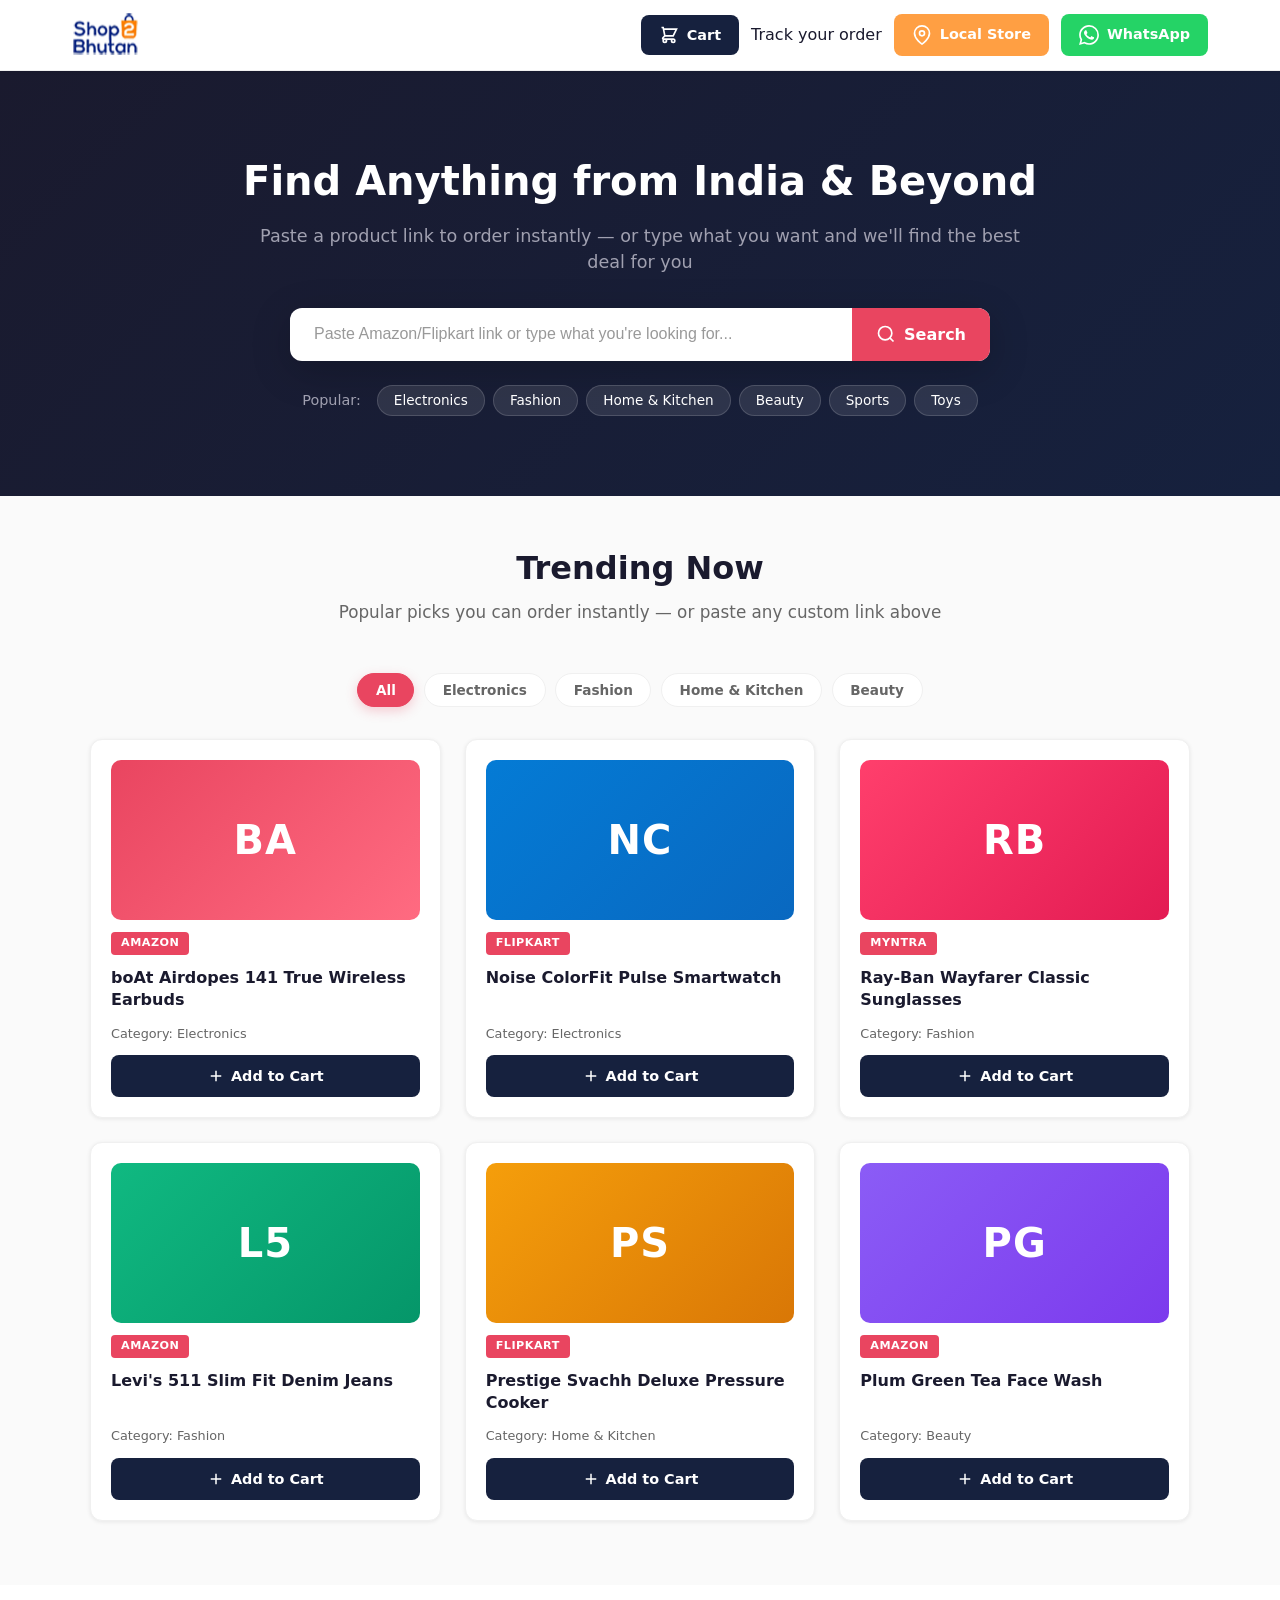
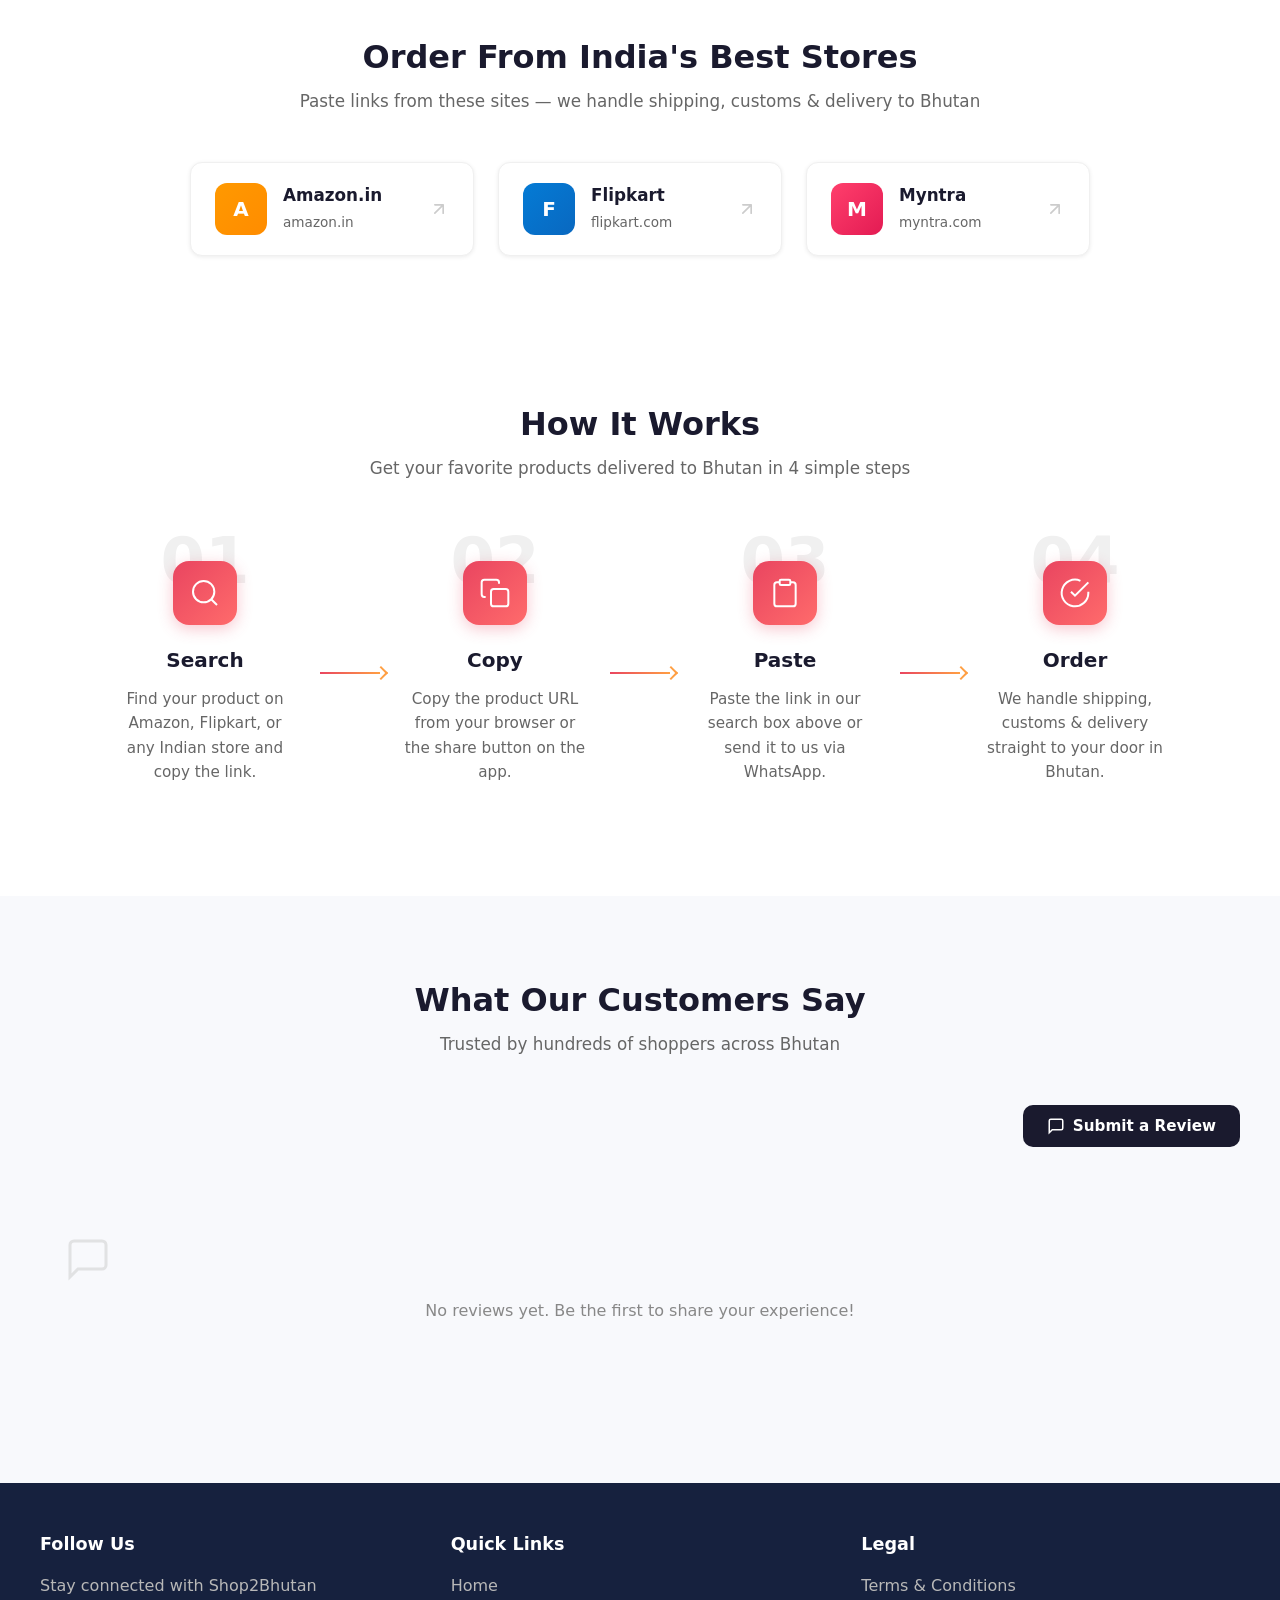
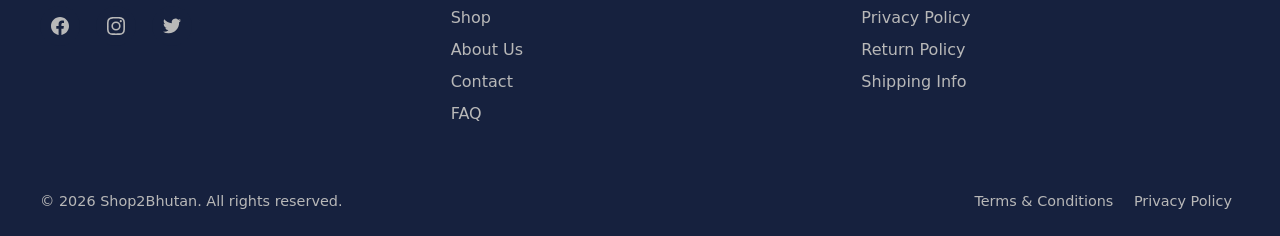
==== commit a072e3be: "Update all files and folders" ====
--- a/index.html
+++ b/index.html
@@ -75,6 +75,12 @@
     padding: 4px 10px;
     border-radius: 6px;
     border: 1px solid #ffd6dc;
+  }
+
+  .detected-badge.custom-request {
+    color: #047BD5;
+    background: #e6f2ff;
+    border-color: #b3d7ff;
   }
 
   .detected-url {
@@ -108,6 +114,15 @@
     background: #d63a54;
     transform: translateY(-1px);
     box-shadow: 0 6px 20px rgba(233,69,96,0.35);
+  }
+
+  .btn-detected-add.custom-request-btn {
+    background: linear-gradient(135deg, #047BD5, #0968C0);
+    box-shadow: 0 4px 14px rgba(4,123,213,0.25);
+  }
+  .btn-detected-add.custom-request-btn:hover {
+    background: linear-gradient(135deg, #0968C0, #0559a8);
+    box-shadow: 0 6px 20px rgba(4,123,213,0.35);
   }
 
   /* --- Screenshot Row --- */
@@ -185,6 +200,39 @@
     transform: scale(1.1);
   }
 
+  /* Custom Request specific styles */
+  .custom-request-desc {
+    font-size: 13px;
+    color: #555;
+    line-height: 1.6;
+    margin-top: 4px;
+  }
+  .custom-request-desc strong {
+    color: #047BD5;
+  }
+  .custom-request-features {
+    display: flex;
+    flex-wrap: wrap;
+    gap: 8px;
+    margin-top: 10px;
+  }
+  .custom-request-feature {
+    display: inline-flex;
+    align-items: center;
+    gap: 4px;
+    font-size: 11px;
+    color: #666;
+    background: #f5f7fa;
+    padding: 4px 10px;
+    border-radius: 6px;
+    border: 1px solid #e8ecf1;
+  }
+  .custom-request-feature svg {
+    width: 14px;
+    height: 14px;
+    color: #047BD5;
+  }
+
   /* Auto-fill highlight animation */
 .auto-filled {
   animation: autoFillPulse 1s ease;
@@ -222,6 +270,32 @@
   /* --- Field-level validation errors --- */
   .input-error { border-color: #e94560 !important; box-shadow: 0 0 0 2px rgba(233,69,96,0.15) !important; }
 
+  /* --- Verified Purchase Badge --- */
+  .verified-badge {
+    display: inline-flex;
+    align-items: center;
+    gap: 4px;
+    font-size: 10.5px;
+    font-weight: 700;
+    letter-spacing: 0.3px;
+    text-transform: uppercase;
+    color: #0d9488;
+    background: linear-gradient(135deg, #f0fdfa, #e6fffa);
+    border: 1px solid #99f6e4;
+    padding: 2.5px 8px 2.5px 6px;
+    border-radius: 20px;
+    vertical-align: middle;
+    margin-left: 6px;
+    white-space: nowrap;
+    line-height: 1;
+    box-shadow: 0 1px 3px rgba(13, 148, 136, 0.1);
+  }
+  .verified-badge svg {
+    width: 13px;
+    height: 13px;
+    flex-shrink: 0;
+  }
+
   /* --- Reviews empty state --- */
   .reviews-empty-state {
     text-align: center;
@@ -238,6 +312,7 @@
     margin: 0;
   }
 </style>
+<base target="_blank">
 </head>
 <body>
   <a href="#main" class="skip-link">Skip to main content</a>
@@ -257,6 +332,12 @@
           <span class="cart-count" id="cartCount" aria-live="polite" aria-atomic="true" hidden>0</span>
         </button>
 
+        <!-- From your main site -->
+<a href="track.html?order=ORD-12345678">Track your order</a>
+
+<!-- Or let customers enter manually at -->
+<!-- /track.html -->
+
         <a href="/local-store" class="btn btn-local">
           <svg width="20" height="20" fill="none" stroke="currentColor" stroke-width="2" stroke-linecap="round" stroke-linejoin="round" viewBox="0 0 24 24" aria-hidden="true">
             <path d="M21 10c0 7-9 13-9 13s-9-6-9-13a9 9 0 0118 0z"/>
@@ -279,10 +360,10 @@
     <section class="search-section" aria-label="Product search">
       <div class="search-container">
         <h1>Find Anything from India & Beyond</h1>
-        <p class="search-subtitle">Paste a product link, search by name, or browse categories</p>
+        <p class="search-subtitle">Paste a product link to order instantly — or type what you want and we'll find the best deal for you</p>
 
         <div class="search-box">
-          <input type="text" id="searchInput" placeholder="Paste Amazon/Flipkart link or type product name..." autocomplete="off" aria-label="Search products or paste link" aria-describedby="searchHint">
+          <input type="text" id="searchInput" placeholder="Paste Amazon/Flipkart link or type what you're looking for..." autocomplete="off" aria-label="Search products or paste link" aria-describedby="searchHint">
           <button class="search-btn" type="button" id="searchBtn" aria-label="Search or add to cart">
             <svg width="20" height="20" fill="none" stroke="currentColor" stroke-width="2" viewBox="0 0 24 24" aria-hidden="true">
               <circle cx="11" cy="11" r="8"/>
@@ -306,6 +387,70 @@
           <button class="tag" data-search="Sports" type="button">Sports</button>
           <button class="tag" data-search="Toys" type="button">Toys</button>
         </div>
+      </div>
+    </section>
+
+        <section class="trending-section" aria-labelledby="trendingHeading">
+      <div class="section-header">
+        <h2 id="trendingHeading">Trending Now</h2>
+        <p>Popular picks you can order instantly — or paste any custom link above</p>
+      </div>
+
+      <div class="trending-filters" id="trendingFilters" role="tablist" aria-label="Filter trending products">
+        <button class="trending-filter active" data-filter="all" type="button" role="tab" aria-selected="true">All</button>
+        <button class="trending-filter" data-filter="Electronics" type="button" role="tab" aria-selected="false">Electronics</button>
+        <button class="trending-filter" data-filter="Fashion" type="button" role="tab" aria-selected="false">Fashion</button>
+        <button class="trending-filter" data-filter="Home & Kitchen" type="button" role="tab" aria-selected="false">Home & Kitchen</button>
+        <button class="trending-filter" data-filter="Beauty" type="button" role="tab" aria-selected="false">Beauty</button>
+      </div>
+
+      <div class="trending-grid" id="trendingGrid">
+        <!-- Populated by JS -->
+      </div>
+
+      <div class="trending-empty" id="trendingEmpty" hidden>
+        <p>No matching items. Try a different search or <a href="#searchInput">paste a product link</a>.</p>
+      </div>
+    </section>
+
+        <section class="stores-section" aria-labelledby="storesHeading">
+      <div class="section-header">
+        <h2 id="storesHeading">Order From India's Best Stores</h2>
+        <p>Paste links from these sites — we handle shipping, customs & delivery to Bhutan</p>
+      </div>
+      <div class="stores-grid">
+        <a href="https://www.amazon.in" target="_blank" rel="noopener noreferrer" class="store-card">
+          <div class="store-logo" style="background: linear-gradient(135deg, #FF9900, #FF8C00);">A</div>
+          <div class="store-info">
+            <h3>Amazon.in</h3>
+            <span>amazon.in</span>
+          </div>
+          <svg class="store-arrow" width="20" height="20" fill="none" stroke="currentColor" stroke-width="2" stroke-linecap="round" stroke-linejoin="round" viewBox="0 0 24 24" aria-hidden="true">
+            <path d="M7 17L17 7M17 7H7M17 7v10"/>
+          </svg>
+        </a>
+
+        <a href="https://www.flipkart.com" target="_blank" rel="noopener noreferrer" class="store-card">
+          <div class="store-logo" style="background: linear-gradient(135deg, #047BD5, #0968C0);">F</div>
+          <div class="store-info">
+            <h3>Flipkart</h3>
+            <span>flipkart.com</span>
+          </div>
+          <svg class="store-arrow" width="20" height="20" fill="none" stroke="currentColor" stroke-width="2" stroke-linecap="round" stroke-linejoin="round" viewBox="0 0 24 24" aria-hidden="true">
+            <path d="M7 17L17 7M17 7H7M17 7v10"/>
+          </svg>
+        </a>
+
+        <a href="https://www.myntra.com" target="_blank" rel="noopener noreferrer" class="store-card">
+          <div class="store-logo" style="background: linear-gradient(135deg, #FF3F6C, #E31B53);">M</div>
+          <div class="store-info">
+            <h3>Myntra</h3>
+            <span>myntra.com</span>
+          </div>
+          <svg class="store-arrow" width="20" height="20" fill="none" stroke="currentColor" stroke-width="2" stroke-linecap="round" stroke-linejoin="round" viewBox="0 0 24 24" aria-hidden="true">
+            <path d="M7 17L17 7M17 7H7M17 7v10"/>
+          </svg>
+        </a>
       </div>
     </section>
 
@@ -463,42 +608,37 @@
 
         <div class="form-group">
           <label for="orderPhone">Phone Number *</label>
-          <input type="tel" id="orderPhone" placeholder="e.g. 17XXXXXX or 77XXXXXX" required pattern="(17|77)\d{6}" inputmode="tel" autocomplete="tel">
-          <small class="hint">Bhutan number starting with 17 or 77</small>
+          <input type="tel" id="orderPhone" placeholder="Enter valid Phone Number" required pattern="(17|77)\d{6}" inputmode="tel" autocomplete="tel">
           <small class="hint hint-success" id="phoneHint" hidden></small>
         </div>
 
         <div class="form-group">
           <label for="orderName">Your Name *</label>
-          <input type="text" id="orderName" placeholder="e.g. Karma Dorji" required autocomplete="name">
-        </div>
-
-        <div class="form-group">
-          <label for="orderDzongkhag">Dzongkhag / Location *</label>
-          <select id="orderDzongkhag" required>
-            <option value="" disabled selected>Select your dzongkhag</option>
-            <option value="Bumthang">Bumthang</option>
-            <option value="Chukha">Chukha</option>
-            <option value="Dagana">Dagana</option>
-            <option value="Gasa">Gasa</option>
-            <option value="Haa">Haa</option>
-            <option value="Lhuntse">Lhuntse</option>
-            <option value="Mongar">Mongar</option>
-            <option value="Paro">Paro</option>
-            <option value="Pemagatshel">Pemagatshel</option>
-            <option value="Punakha">Punakha</option>
-            <option value="Samdrup Jongkhar">Samdrup Jongkhar</option>
-            <option value="Samtse">Samtse</option>
-            <option value="Sarpang">Sarpang</option>
-            <option value="Thimphu">Thimphu</option>
-            <option value="Trashigang">Trashigang</option>
-            <option value="Trashiyangtse">Trashiyangtse</option>
-            <option value="Trongsa">Trongsa</option>
-            <option value="Tsirang">Tsirang</option>
-            <option value="Wangdue Phodrang">Wangdue Phodrang</option>
-            <option value="Zhemgang">Zhemgang</option>
-          </select>
-        </div>
+          <input type="text" id="orderName" placeholder="Full Name.." required autocomplete="name">
+        </div>
+
+       <div class="form-group">
+  <label>Delivery Location *</label>
+  <div class="dzongkhag-cards" id="dzongkhagCards">
+    <button type="button" class="dz-card" data-value="Thimphu">
+      <div class="dz-card-icon">🏔️</div>
+      <div class="dz-card-name">Thimphu</div>
+      <div class="dz-card-hint">Capital City</div>
+    </button>
+    <button type="button" class="dz-card" data-value="Chukha">
+      <div class="dz-card-icon">🛣️</div>
+      <div class="dz-card-name">Phuntsholing</div>
+      <div class="dz-card-hint">Chukha</div>
+    </button>
+    <button type="button" class="dz-card" data-value="Paro">
+      <div class="dz-card-icon">✈️</div>
+      <div class="dz-card-name">Paro</div>
+      <div class="dz-card-hint">Airport Town</div>
+    </button>
+  </div>
+  <input type="hidden" id="orderDzongkhag" required>
+  <small class="field-error" id="dzongkhagError" hidden style="color:#e94560;font-size:12px;margin-top:6px;display:block;">Please select a delivery location</small>
+</div>
 
         <div class="form-group">
           <label for="orderAddress">Delivery Address *</label>
@@ -531,9 +671,19 @@
         </div>
 
         <div class="form-group">
-          <label for="orderTripDate">Preferred Trip Date *</label>
-          <input type="date" id="orderTripDate" required>
-          <small class="hint">Next Saturday is our regular trip</small>
+          <label>Estimated Delivery</label>
+          <div class="delivery-estimate" id="deliveryEstimateBox">
+            <div class="delivery-estimate-icon">
+              <svg width="22" height="22" fill="none" stroke="currentColor" stroke-width="2" viewBox="0 0 24 24" aria-hidden="true">
+                <path stroke-linecap="round" stroke-linejoin="round" d="M8 7V3m8 4V3m-9 8h10M5 21h14a2 2 0 002-2V7a2 2 0 00-2-2H5a2 2 0 00-2 2v12a2 2 0 002 2z"/>
+              </svg>
+            </div>
+            <div class="delivery-estimate-info">
+              <strong id="deliveryEstimateDate">Calculating...</strong>
+              <span>We collect orders throughout the week and bring them from Phuntsholing every Saturday. You'll receive your items by Sunday.</span>
+            </div>
+          </div>
+          <input type="hidden" id="orderTripDate" value="">
         </div>
 
         <div class="form-group">
--- a/assets/css/style.css
+++ b/assets/css/style.css
@@ -199,6 +199,273 @@
   100% { background-position: -200% 0; }
 }
 
+/* ============ TRENDING / QUICK PICKS ============ */
+.trending-section {
+  padding: 3rem 2rem 4rem;
+  background: var(--color-bg);
+}
+.trending-filters {
+  display: flex;
+  flex-wrap: wrap;
+  gap: 0.6rem;
+  justify-content: center;
+  margin-bottom: 2rem;
+  max-width: 800px;
+  margin-inline: auto;
+}
+.trending-filter {
+  background: var(--color-surface);
+  border: 1.5px solid var(--color-border);
+  color: var(--color-text-muted);
+  padding: 0.5rem 1.1rem;
+  border-radius: 20px;
+  font-size: 0.85rem;
+  font-weight: 600;
+  cursor: pointer;
+  transition: var(--transition);
+  font-family: inherit;
+}
+.trending-filter:hover {
+  border-color: var(--color-primary);
+  color: var(--color-primary);
+}
+.trending-filter.active {
+  background: var(--color-primary);
+  border-color: var(--color-primary);
+  color: #fff;
+  box-shadow: 0 4px 12px rgba(233,69,96,0.25);
+}
+
+.trending-grid {
+  max-width: 1100px;
+  margin: 0 auto;
+  display: grid;
+  grid-template-columns: repeat(auto-fill, minmax(260px, 1fr));
+  gap: 1.5rem;
+}
+.trending-card {
+  background: var(--color-surface);
+  border: 1px solid var(--color-border);
+  border-radius: var(--radius-md);
+  padding: 1.25rem;
+  box-shadow: var(--shadow-sm);
+  transition: var(--transition);
+  display: flex;
+  flex-direction: column;
+  gap: 0.75rem;
+}
+.trending-card:hover {
+  transform: translateY(-4px);
+  box-shadow: var(--shadow-md);
+  border-color: #e0e0e0;
+}
+.trending-thumb {
+  width: 100%;
+  height: 160px;
+  border-radius: 10px;
+  display: flex;
+  align-items: center;
+  justify-content: center;
+  color: #fff;
+  font-weight: 800;
+  font-size: 2.5rem;
+  letter-spacing: 1px;
+  background: linear-gradient(135deg, #e94560, #ff6b81);
+  position: relative;
+  overflow: hidden;
+}
+.trending-card:nth-child(2) .trending-thumb { background: linear-gradient(135deg, #047BD5, #0968C0); }
+.trending-card:nth-child(3) .trending-thumb { background: linear-gradient(135deg, #FF3F6C, #E31B53); }
+.trending-card:nth-child(4) .trending-thumb { background: linear-gradient(135deg, #10b981, #059669); }
+.trending-card:nth-child(5) .trending-thumb { background: linear-gradient(135deg, #f59e0b, #d97706); }
+.trending-card:nth-child(6) .trending-thumb { background: linear-gradient(135deg, #8b5cf6, #7c3aed); }
+
+.trending-badge {
+  display: inline-block;
+  font-size: 0.7rem;
+  font-weight: 700;
+  text-transform: uppercase;
+  letter-spacing: 0.5px;
+  padding: 3px 10px;
+  border-radius: 4px;
+  background: var(--color-primary);
+  color: #fff;
+  width: fit-content;
+}
+.trending-name {
+  font-size: 1rem;
+  font-weight: 600;
+  color: var(--color-text);
+  line-height: 1.4;
+  min-height: 2.8em;
+}
+.trending-meta {
+  font-size: 0.8rem;
+  color: var(--color-text-muted);
+}
+.trending-add {
+  margin-top: auto;
+  width: 100%;
+  padding: 0.75rem;
+  background: var(--color-secondary);
+  color: #fff;
+  border: none;
+  border-radius: 8px;
+  font-weight: 700;
+  font-size: 0.9rem;
+  cursor: pointer;
+  transition: var(--transition);
+  display: flex;
+  align-items: center;
+  justify-content: center;
+  gap: 6px;
+}
+.trending-add:hover {
+  background: var(--color-primary);
+  transform: translateY(-1px);
+}
+
+.trending-empty {
+  text-align: center;
+  color: var(--color-text-muted);
+  padding: 2rem;
+  font-size: 0.95rem;
+}
+.trending-empty a {
+  color: var(--color-primary);
+  text-decoration: underline;
+  font-weight: 600;
+}
+
+/* ============ SUPPORTED STORES ============ */
+.stores-section {
+  padding: 3rem 2rem 4rem;
+  background: var(--color-surface);
+}
+.stores-grid {
+  max-width: 900px;
+  margin: 0 auto;
+  display: grid;
+  grid-template-columns: repeat(3, 1fr);
+  gap: 1.5rem;
+}
+.store-card {
+  display: flex;
+  align-items: center;
+  gap: 1rem;
+  background: #fff;
+  border: 1px solid var(--color-border);
+  border-radius: var(--radius-md);
+  padding: 1.25rem 1.5rem;
+  box-shadow: var(--shadow-sm);
+  transition: var(--transition);
+  text-decoration: none;
+  color: var(--color-text);
+}
+.store-card:hover {
+  transform: translateY(-3px);
+  box-shadow: var(--shadow-md);
+  border-color: #e0e0e0;
+}
+.store-logo {
+  width: 52px;
+  height: 52px;
+  border-radius: 12px;
+  display: flex;
+  align-items: center;
+  justify-content: center;
+  color: #fff;
+  font-weight: 800;
+  font-size: 1.25rem;
+  flex-shrink: 0;
+}
+.store-info {
+  flex: 1;
+  min-width: 0;
+}
+.store-info h3 {
+  font-size: 1.05rem;
+  font-weight: 700;
+  margin-bottom: 2px;
+  color: var(--color-text);
+}
+.store-info span {
+  font-size: 0.85rem;
+  color: var(--color-text-muted);
+}
+.store-arrow {
+  color: #ccc;
+  transition: color 0.2s, transform 0.2s;
+  flex-shrink: 0;
+}
+.store-card:hover .store-arrow {
+  color: var(--color-primary);
+  transform: translate(2px, -2px);
+}
+
+/* --- Dzongkhag Cards --- */
+.dzongkhag-cards {
+  display: grid;
+  grid-template-columns: repeat(3, 1fr);
+  gap: 12px;
+  margin-top: 8px;
+}
+
+.dz-card {
+  display: flex;
+  flex-direction: column;
+  align-items: center;
+  gap: 6px;
+  padding: 22px 10px;
+  border: 2px solid #e5e5e5;
+  border-radius: 14px;
+  background: #fff;
+  cursor: pointer;
+  transition: all 0.2s ease;
+  text-align: center;
+  font-family: inherit;
+}
+
+.dz-card:hover {
+  border-color: #e94560;
+  background: #fff5f7;
+  transform: translateY(-2px);
+}
+
+.dz-card.active {
+  border-color: #e94560;
+  background: linear-gradient(135deg, #fff0f2, #ffe6ea);
+  box-shadow: 0 4px 16px rgba(233, 69, 96, 0.15);
+}
+
+.dz-card-icon {
+  font-size: 28px;
+  line-height: 1;
+}
+
+.dz-card-name {
+  font-size: 15px;
+  font-weight: 700;
+  color: #222;
+}
+
+.dz-card-hint {
+  font-size: 12px;
+  color: #888;
+  font-weight: 500;
+}
+
+.dz-card.input-error {
+  border-color: #e94560;
+  box-shadow: 0 0 0 3px rgba(233, 69, 96, 0.12);
+}
+
+@media (max-width: 520px) {
+  .dzongkhag-cards {
+    grid-template-columns: 1fr;
+  }
+}
+
 /* ============ STEPS ============ */
 .steps-section { padding: 5rem 2rem; background: var(--color-surface); }
 .section-header { text-align: center; margin-bottom: 3rem; }
@@ -689,6 +956,8 @@
   .btn-detect-order { width: 100%; justify-content: center; }
   .payment-options { grid-template-columns: 1fr; }
   .success-view { padding: 1.5rem 1.25rem; }
+  .stores-grid { grid-template-columns: 1fr; max-width: 400px; }
+  .trending-grid { grid-template-columns: 1fr 1fr; gap: 1rem; }
 }
 
 @media (max-width: 480px) {
@@ -698,4 +967,237 @@
   .modal { border-radius: 16px; }
   .review-form { padding: 1.25rem; }
   .cart-drawer-panel { max-width: 100%; }
+  .trending-grid { grid-template-columns: 1fr; }
+  .trending-thumb { height: 120px; font-size: 2rem; }
+  .trending-name { font-size: 0.9rem; }
+}
+
+@media (prefers-color-scheme: dark) {
+  .store-card { background: #1e1e32; border-color: #2a2a3e; }
+  .store-card:hover { border-color: #3a3a4e; }
+  .trending-card:hover { border-color: #3a3a4e; }
+}
+
+/* ============ DELIVERY ESTIMATE ============ */
+.delivery-estimate {
+  display: flex;
+  align-items: flex-start;
+  gap: 14px;
+  padding: 16px 18px;
+  background: linear-gradient(135deg, #f0f9ff 0%, #e0f2fe 100%);
+  border: 1.5px solid #bae6fd;
+  border-radius: 12px;
+  transition: var(--transition);
+}
+
+.delivery-estimate:hover {
+  border-color: #7dd3fc;
+  box-shadow: 0 4px 16px rgba(14, 165, 233, 0.08);
+}
+
+.delivery-estimate-icon {
+  width: 44px;
+  height: 44px;
+  border-radius: 10px;
+  background: linear-gradient(135deg, #0ea5e9, #0284c7);
+  color: #fff;
+  display: flex;
+  align-items: center;
+  justify-content: center;
+  flex-shrink: 0;
+}
+
+.delivery-estimate-icon svg {
+  width: 22px;
+  height: 22px;
+}
+
+.delivery-estimate-info {
+  flex: 1;
+  min-width: 0;
+  display: flex;
+  flex-direction: column;
+  gap: 4px;
+}
+
+.delivery-estimate-info strong {
+  font-size: 1.05rem;
+  font-weight: 700;
+  color: #0369a1;
+}
+
+.delivery-estimate-info span {
+  font-size: 0.85rem;
+  color: #64748b;
+  line-height: 1.5;
+}
+
+@media (prefers-color-scheme: dark) {
+  .delivery-estimate {
+    background: linear-gradient(135deg, #0c2d4a 0%, #0a2740 100%);
+    border-color: #1e5a82;
+  }
+  .delivery-estimate:hover {
+    border-color: #2d7cb5;
+  }
+  .delivery-estimate-info strong {
+    color: #7dd3fc;
+  }
+  .delivery-estimate-info span {
+    color: #94a3b8;
+  }
+}
+
+/* ============ SMART SEARCH REDIRECT ============ */
+.smart-search-card {
+  padding: 24px;
+}
+
+.smart-search-header {
+  margin-bottom: 16px;
+}
+
+.smart-search-info {
+  display: flex;
+  flex-direction: column;
+  gap: 6px;
+}
+
+.smart-search-badge {
+  color: #047BD5;
+  background: #e6f2ff;
+  border-color: #b3d7ff;
+}
+
+.smart-search-query {
+  font-size: 16px;
+  font-weight: 600;
+  color: var(--color-text);
+}
+
+.smart-search-query::before {
+  content: '"';
+  color: #888;
+}
+
+.smart-search-query::after {
+  content: '"';
+  color: #888;
+}
+
+.smart-search-hint {
+  font-size: 13px;
+  color: #666;
+  line-height: 1.5;
+}
+
+.smart-search-stores {
+  display: grid;
+  grid-template-columns: repeat(3, 1fr);
+  gap: 12px;
+  margin-bottom: 16px;
+}
+
+.smart-search-store-btn {
+  display: flex;
+  align-items: center;
+  gap: 12px;
+  padding: 14px 16px;
+  border-radius: 12px;
+  border: 1.5px solid #e8e8e8;
+  background: #fafafa;
+  text-decoration: none;
+  color: var(--color-text);
+  transition: all 0.2s ease;
+  cursor: pointer;
+}
+
+.smart-search-store-btn:hover {
+  transform: translateY(-2px);
+  box-shadow: 0 4px 16px rgba(0,0,0,0.08);
+  border-color: var(--store-color, #e8e8e8);
+  background: #fff;
+}
+
+.smart-search-store-logo {
+  width: 40px;
+  height: 40px;
+  border-radius: 10px;
+  display: flex;
+  align-items: center;
+  justify-content: center;
+  color: #fff;
+  font-weight: 800;
+  font-size: 16px;
+  flex-shrink: 0;
+}
+
+.smart-search-store-name {
+  flex: 1;
+  min-width: 0;
+  display: flex;
+  flex-direction: column;
+  gap: 2px;
+}
+
+.smart-search-store-name strong {
+  font-size: 14px;
+  font-weight: 700;
+}
+
+.smart-search-store-name span {
+  font-size: 11px;
+  color: #888;
+}
+
+.smart-search-store-btn svg {
+  color: #ccc;
+  transition: color 0.2s, transform 0.2s;
+  flex-shrink: 0;
+}
+
+.smart-search-store-btn:hover svg {
+  color: var(--store-color, #ccc);
+  transform: translate(2px, -2px);
+}
+
+.smart-search-footer {
+  display: flex;
+  align-items: center;
+  gap: 8px;
+  padding: 12px 16px;
+  background: #f8f9fc;
+  border-radius: 10px;
+  border: 1px solid #e8ecf1;
+}
+
+.smart-search-footer svg {
+  flex-shrink: 0;
+}
+
+.smart-search-footer span {
+  font-size: 12px;
+  color: #888;
+  line-height: 1.4;
+}
+
+@media (max-width: 640px) {
+  .smart-search-stores {
+    grid-template-columns: 1fr;
+  }
+}
+
+@media (prefers-color-scheme: dark) {
+  .smart-search-store-btn {
+    background: #1e1e32;
+    border-color: #2a2a3e;
+  }
+  .smart-search-store-btn:hover {
+    border-color: #3a3a4e;
+    background: #252540;
+  }
+  .smart-search-footer {
+    background: #16162a;
+    border-color: #2a2a3e;
+  }
 }
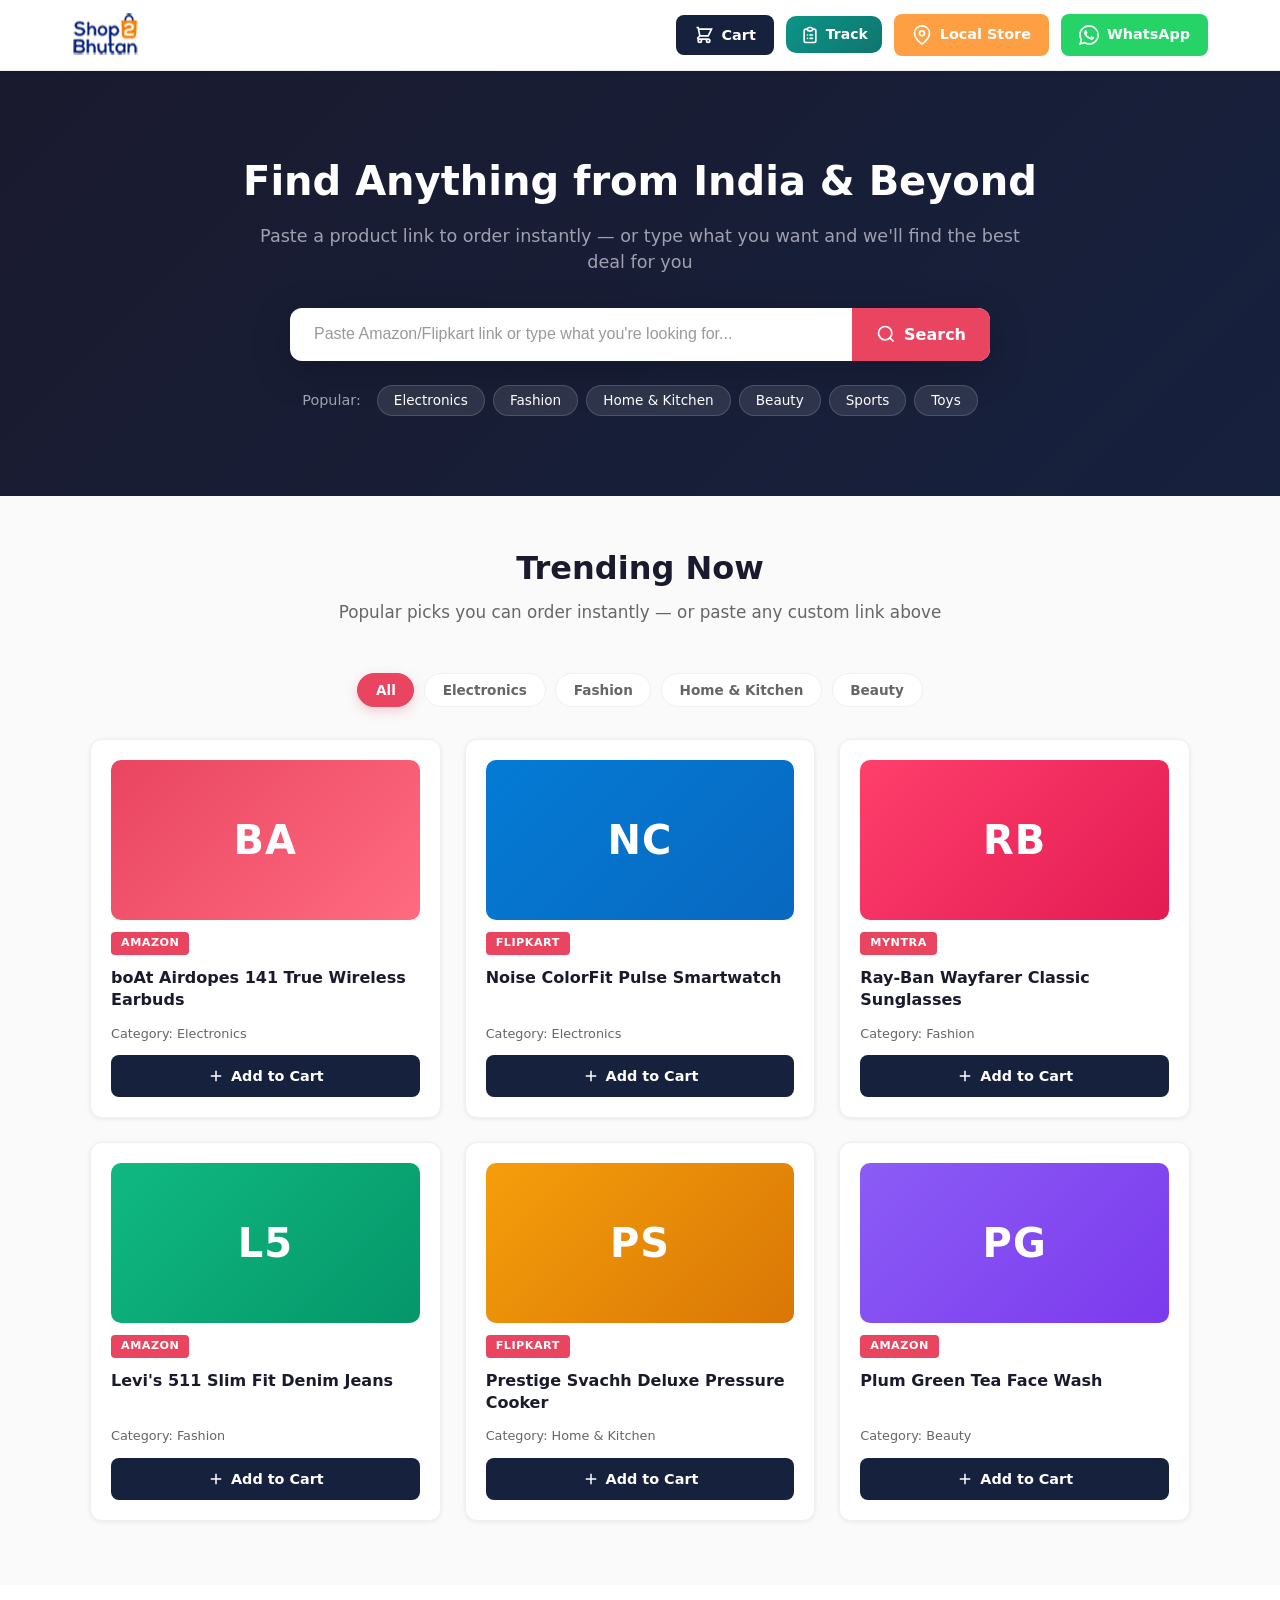
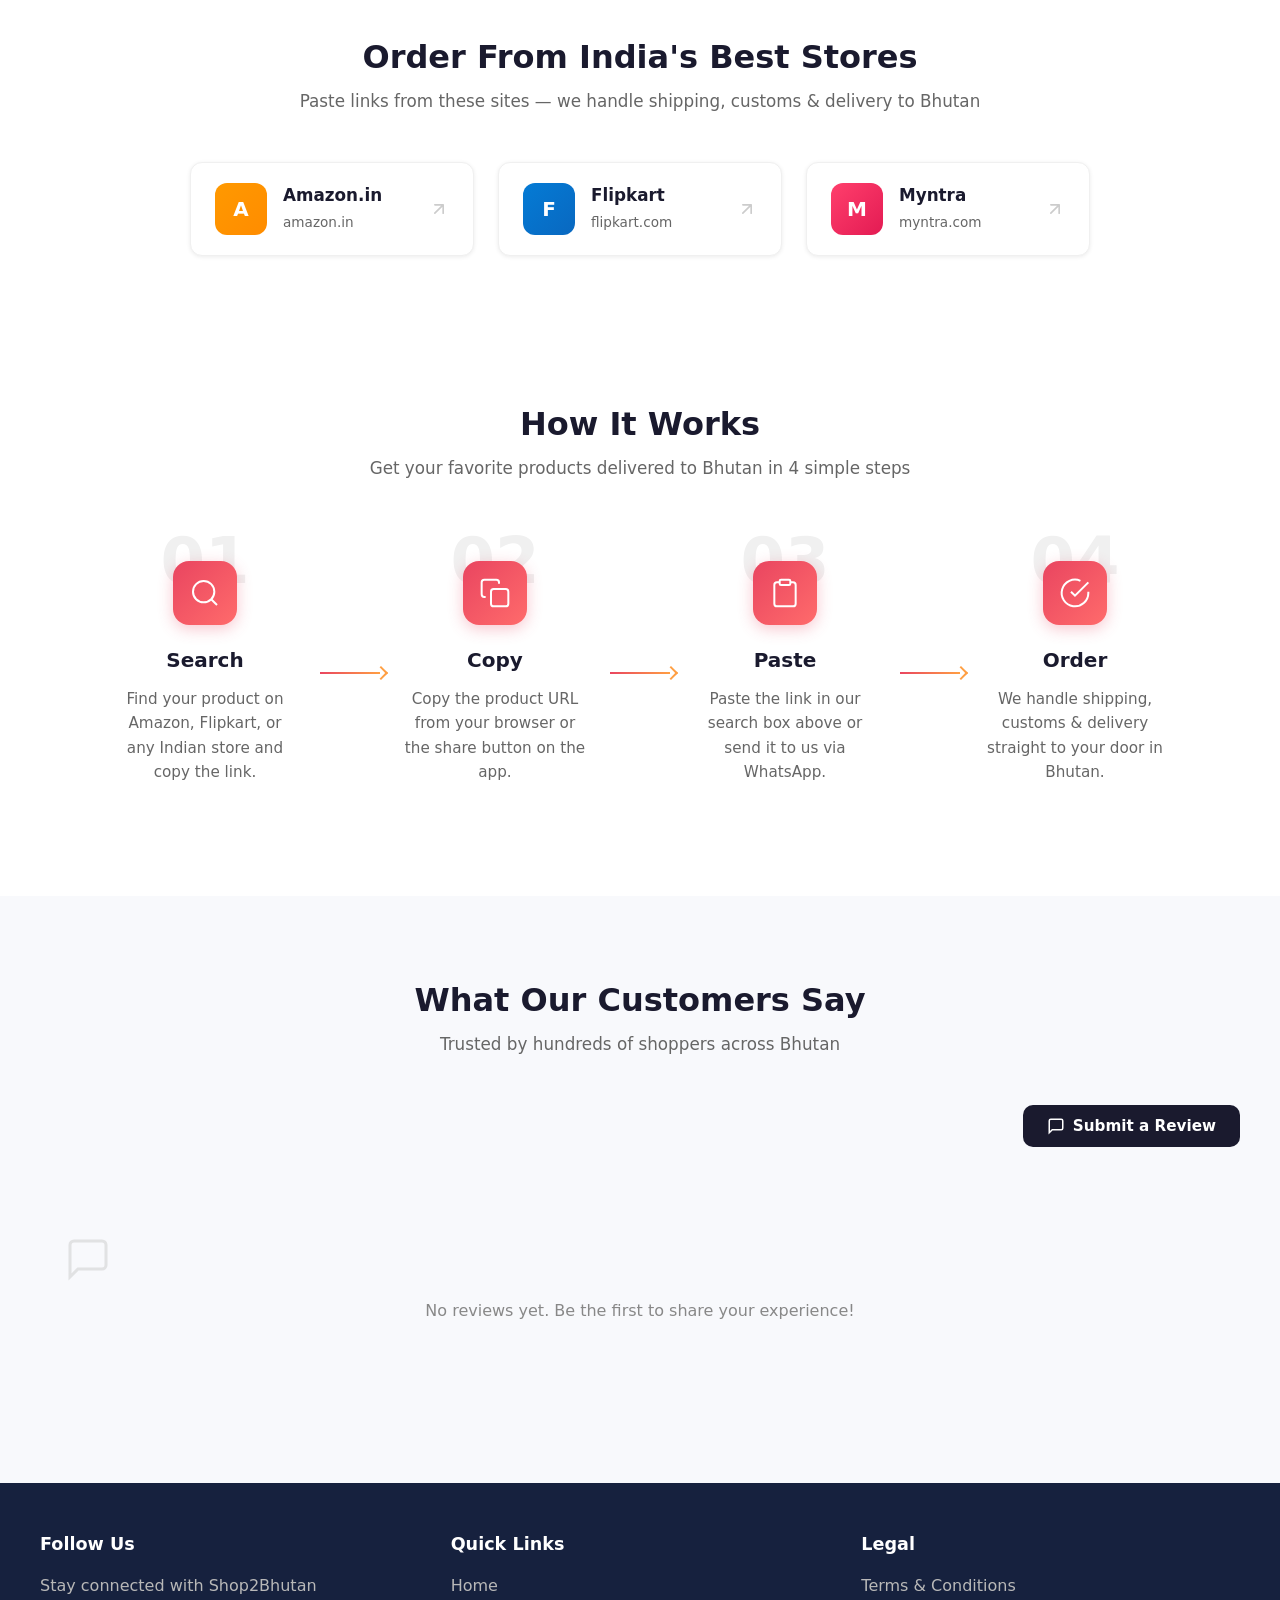
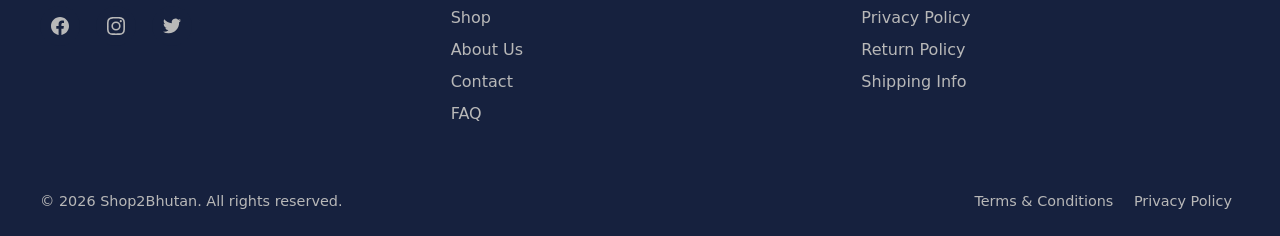
==== commit af0efd1c: "Update all files and folders" ====
--- a/index.html
+++ b/index.html
@@ -333,7 +333,12 @@
         </button>
 
         <!-- From your main site -->
-<a href="track.html?order=ORD-12345678">Track your order</a>
+<a href="track.html?order=ORD-12345678" class="btn btn-track" aria-label="Track your order">
+  <svg width="20" height="20" fill="none" stroke="currentColor" stroke-width="2" stroke-linecap="round" stroke-linejoin="round" viewBox="0 0 24 24" aria-hidden="true">
+    <path d="M9 5H7a2 2 0 00-2 2v12a2 2 0 002 2h10a2 2 0 002-2V7a2 2 0 00-2-2h-2M9 5a2 2 0 002 2h2a2 2 0 002-2M9 5a2 2 0 012-2h2a2 2 0 012 2m-3 7h3m-3 4h3m-6-4h.01M9 16h.01"/>
+  </svg>
+  <span class="btn-text">Track</span>
+</a>
 
 <!-- Or let customers enter manually at -->
 <!-- /track.html -->
@@ -637,7 +642,7 @@
     </button>
   </div>
   <input type="hidden" id="orderDzongkhag" required>
-  <small class="field-error" id="dzongkhagError" hidden style="color:#e94560;font-size:12px;margin-top:6px;display:block;">Please select a delivery location</small>
+  <small class="field-error" id="dzongkhagError" hidden style="color:#e94560;font-size:12px;margin-top:6px;">Please select a delivery location</small>
 </div>
 
         <div class="form-group">
@@ -649,7 +654,7 @@
           <label>Payment Method *</label>
           <div class="payment-options" id="paymentOptions">
             <label class="payment-option">
-              <input type="radio" name="paymentMethod" value="full" checked required>
+              <input type="radio" name="paymentMethod" value="full" required>
               <span class="payment-card">
                 <strong>Full Payment</strong>
                 <small>Pay 100% upfront via bank transfer</small>
@@ -704,7 +709,7 @@
           <span>Order ID</span>
           <strong id="successOrderId"></strong>
         </div>
-        <p class="success-message">We'll check availability in Phuntsholing, confirm the price, and notify you via WhatsApp.</p>
+        <p class="success-message">We'll check availability, confirm the price, and notify you via WhatsApp</p>
         <div class="success-actions">
           <a href="#" class="btn-whatsapp-lg" id="waConfirmBtn" target="_blank" rel="noopener noreferrer nofollow">
             <svg width="20" height="20" fill="currentColor" viewBox="0 0 24 24" aria-hidden="true"><path d="M17.472 14.382c-.297-.149-1.758-.867-2.03-.967-.273-.099-.471-.148-.67.15-.197.297-.767.966-.94 1.164-.173.199-.347.223-.644.075-.297-.15-1.255-.463-2.39-1.475-.883-.788-1.48-1.761-1.653-2.059-.173-.297-.018-.458.13-.606.134-.133.298-.347.446-.52.149-.174.198-.298.298-.497.099-.198.05-.371-.025-.52-.075-.149-.669-1.612-.916-2.207-.242-.579-.487-.5-.669-.51-.173-.008-.371-.01-.57-.01-.198 0-.52.074-.792.372-.272.297-1.04 1.016-1.04 2.479 0 1.462 1.065 2.875 1.213 3.074.149.198 2.096 3.2 5.077 4.487.709.306 1.262.489 1.694.625.712.227 1.36.195 1.871.118.571-.085 1.758-.719 2.006-1.413.248-.694.248-1.289.173-1.413-.074-.124-.272-.198-.57-.347m-5.421 7.403h-.004a9.87 9.87 0 01-5.031-1.378l-.361-.214-3.741.982.998-3.648-.235-.374a9.86 9.86 0 01-1.51-5.26c.001-5.45 4.436-9.884 9.888-9.884 2.64 0 5.122 1.03 6.988 2.898a9.825 9.825 0 012.893 6.994c-.003 5.45-4.437 9.884-9.885 9.884m8.413-18.297A11.815 11.815 0 0012.05 0C5.495 0 .16 5.335.157 11.892c0 2.096.547 4.142 1.588 5.945L.057 24l6.305-1.654a11.882 11.882 0 005.683 1.448h.005c6.554 0 11.89-5.335 11.893-11.893a11.821 11.821 0 00-3.48-8.413Z"/></svg>
--- a/assets/css/style.css
+++ b/assets/css/style.css
@@ -432,6 +432,31 @@
   transform: translateY(-2px);
 }
 
+  /* --- Track Order Nav Button --- */
+  .btn-track {
+    display: inline-flex;
+    align-items: center;
+    gap: 6px;
+    padding: 8px 14px;
+    border-radius: 10px;
+    font-weight: 600;
+    font-size: 14px;
+    color: #fff;
+    background: linear-gradient(135deg, #0d9488, #0f766e);
+    text-decoration: none;
+    transition: all 0.2s ease;
+    border: none;
+    cursor: pointer;
+  }
+  .btn-track:hover {
+    background: linear-gradient(135deg, #0f766e, #115e59);
+    transform: translateY(-1px);
+    box-shadow: 0 4px 12px rgba(13, 148, 136, 0.25);
+  }
+  .btn-track svg {
+    flex-shrink: 0;
+  }
+
 .dz-card.active {
   border-color: #e94560;
   background: linear-gradient(135deg, #fff0f2, #ffe6ea);
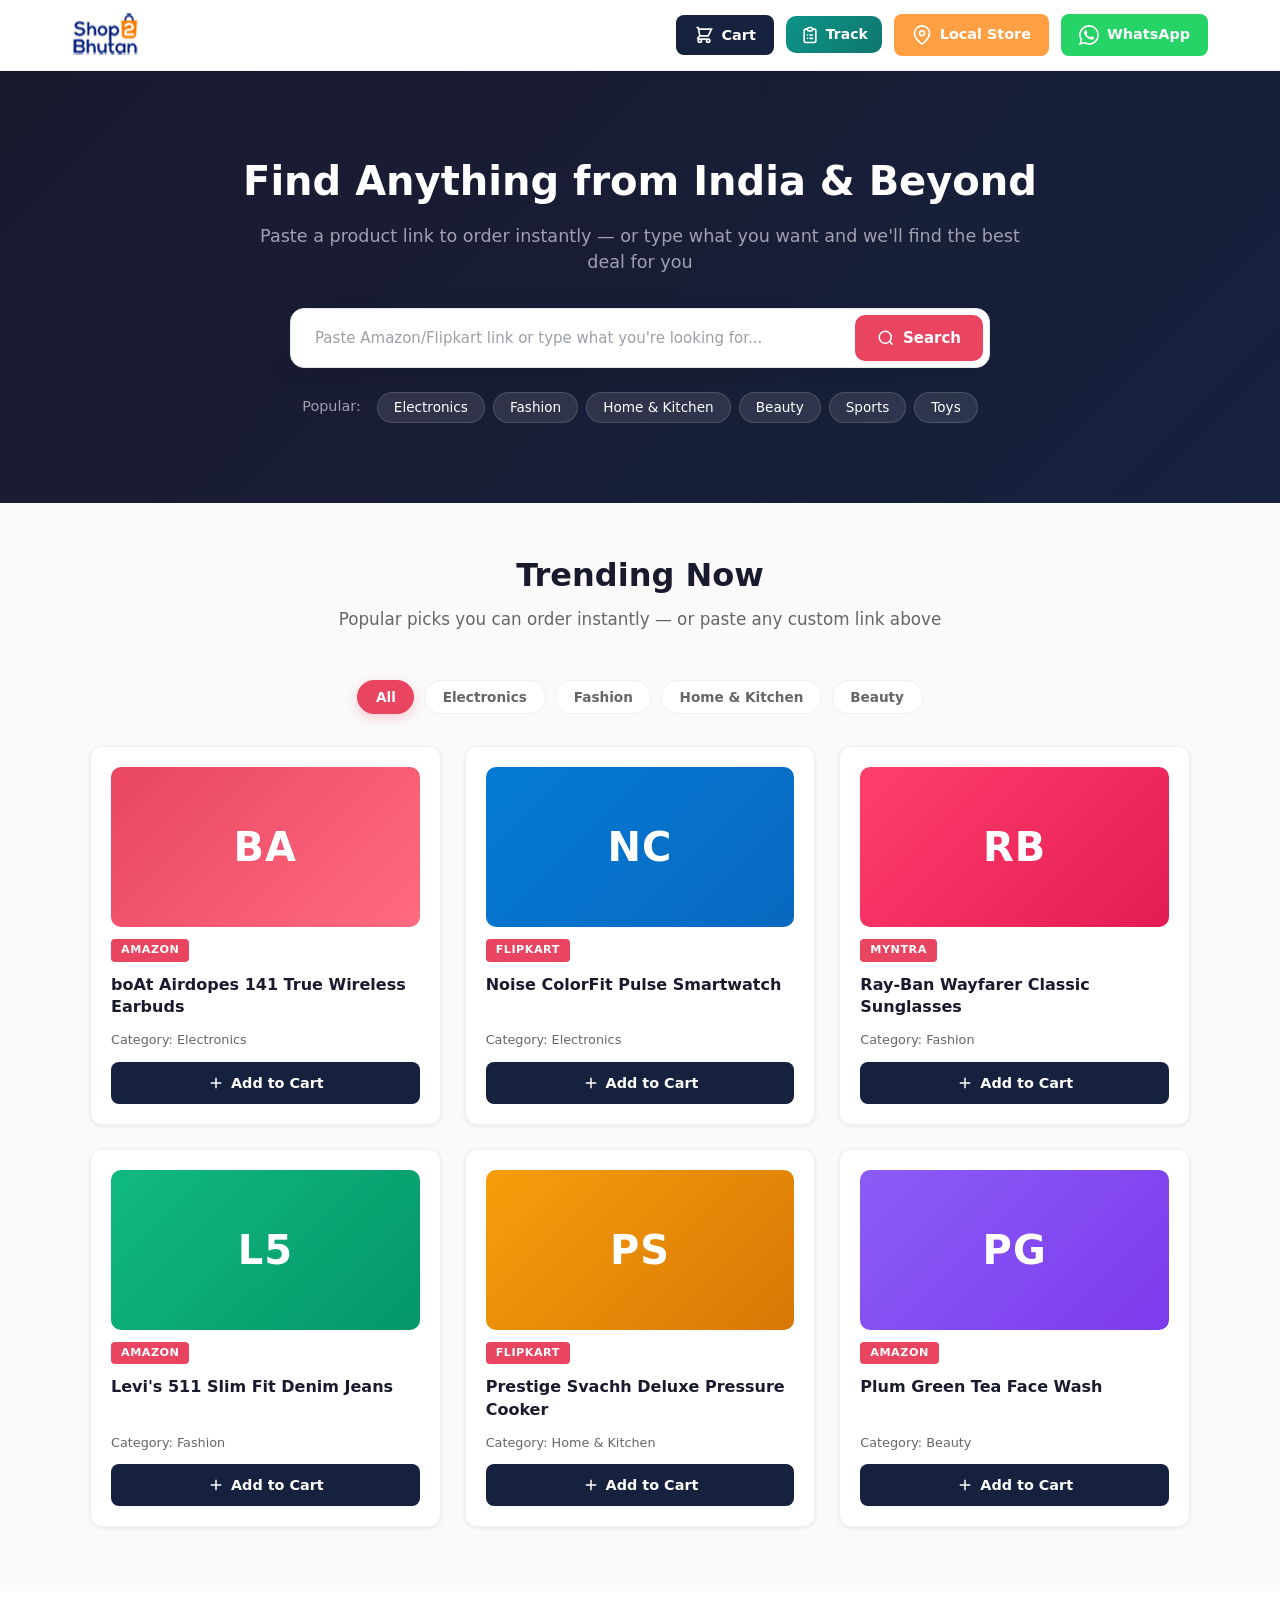
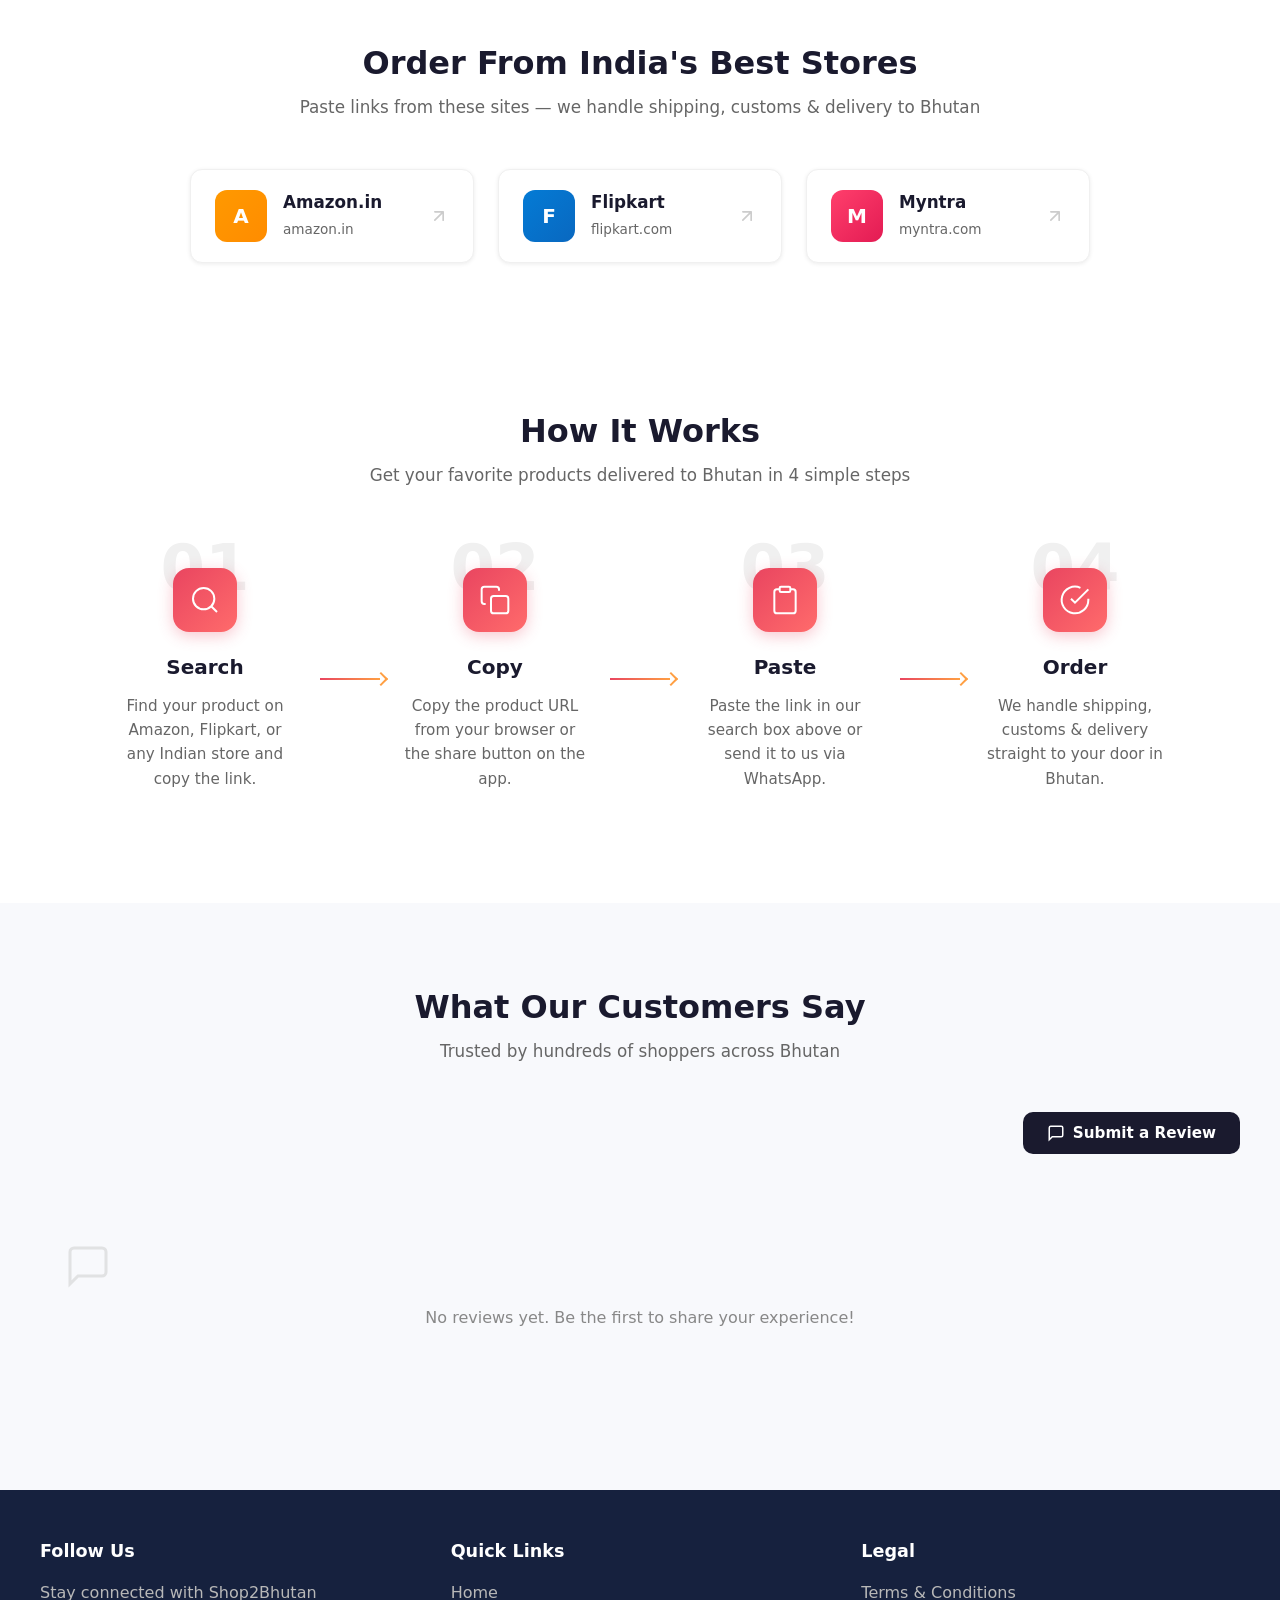
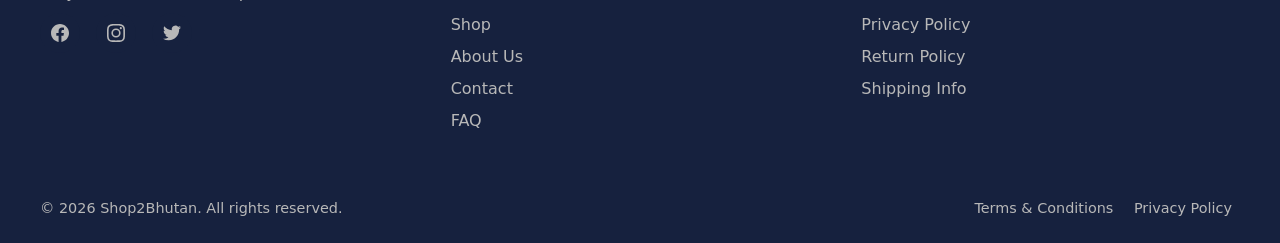
==== commit 0480254a: "Update all files and folders" ====
--- a/index.html
+++ b/index.html
@@ -35,16 +35,73 @@
   .cart-qty { width: 56px; padding: 4px 6px; font-size: 14px; border: 1px solid #ddd; border-radius: 6px; text-align: center; background: #fff; }
   .cart-qty:focus { outline: none; border-color: #e94560; }
 
-  /* --- Detected URL Card (Clean) --- */
+  /* ──────────────────────────────────────────────────────────────
+     UNIFIED SEARCH PANEL
+     Search box + detected card share one design language:
+     same radius, same shadow, same border, same paddings.
+     ────────────────────────────────────────────────────────────── */
+
+  /* Search box: rounded rectangle (matches card), unified shadow */
+  .search-box {
+    background: #ffffff;
+    border-radius: 14px;
+    border: 1px solid #e5e7eb;
+    box-shadow: 0 8px 30px rgba(0,0,0,0.08);
+    padding: 6px;
+    display: flex;
+    align-items: stretch;
+    gap: 6px;
+    overflow: hidden;
+  }
+  .search-box input,
+  .search-box #searchInput {
+    flex: 1;
+    min-width: 0;
+    border: none;
+    outline: none;
+    background: transparent;
+    padding: 14px 18px;
+    font-size: 15px;
+    font-family: inherit;
+    color: #1a1a1a;
+    border-radius: 10px;
+  }
+  .search-box input::placeholder { color: #9aa0a6; }
+  .search-box input:focus { background: #fafafa; }
+
+  .search-btn {
+    background: #e94560;
+    color: #fff;
+    border: none;
+    padding: 0 22px;
+    border-radius: 10px;
+    font-weight: 700;
+    font-size: 15px;
+    font-family: inherit;
+    cursor: pointer;
+    display: inline-flex;
+    align-items: center;
+    justify-content: center;
+    gap: 8px;
+    white-space: nowrap;
+    transition: background .2s ease, transform .15s ease;
+    flex-shrink: 0;
+  }
+  .search-btn:hover { background: #d63a54; }
+  .search-btn:active { transform: scale(0.98); }
+  .search-btn svg { width: 18px; height: 18px; }
+
+  /* --- Detected URL Card (matches search box) --- */
   .detected-card {
     background: #ffffff;
-    border-radius: 16px;
-    border: 1px solid #e5e5e5;
+    border-radius: 14px;
+    border: 1px solid #e5e7eb;
     padding: 20px;
-    margin-top: 16px;
+    margin-top: 14px;
     box-shadow: 0 8px 30px rgba(0,0,0,0.08);
     max-width: 100%;
     box-sizing: border-box;
+    text-align: left; /* hero section is centered; reset for card content */
   }
 
   .detected-card-header {
@@ -83,9 +140,19 @@
     border-color: #b3d7ff;
   }
 
+  /* Product name — left-aligned, primary anchor of the card */
+  .detected-name {
+    font-size: 15px;
+    font-weight: 700;
+    color: #1a1a1a;
+    line-height: 1.35;
+    text-align: left;
+    word-break: break-word;
+  }
+
   .detected-url {
-    font-size: 13px;
-    color: #666;
+    font-size: 12.5px;
+    color: #6b7280;
     white-space: nowrap;
     overflow: hidden;
     text-overflow: ellipsis;
@@ -94,42 +161,36 @@
     font-family: inherit;
   }
 
+  /* Add-to-cart button — matches Search button exactly */
   .btn-detected-add {
     background: #e94560;
     color: #fff;
     border: none;
-    padding: 10px 20px;
+    padding: 11px 20px;
     border-radius: 10px;
     font-weight: 700;
     font-size: 14px;
     cursor: pointer;
     white-space: nowrap;
-    box-shadow: 0 4px 14px rgba(233,69,96,0.25);
-    transition: all 0.2s ease;
+    transition: background .2s ease, transform .15s ease;
     flex-shrink: 0;
     height: fit-content;
   }
-
-  .btn-detected-add:hover {
-    background: #d63a54;
-    transform: translateY(-1px);
-    box-shadow: 0 6px 20px rgba(233,69,96,0.35);
-  }
+  .btn-detected-add:hover { background: #d63a54; }
+  .btn-detected-add:active { transform: scale(0.98); }
 
   .btn-detected-add.custom-request-btn {
     background: linear-gradient(135deg, #047BD5, #0968C0);
-    box-shadow: 0 4px 14px rgba(4,123,213,0.25);
   }
   .btn-detected-add.custom-request-btn:hover {
     background: linear-gradient(135deg, #0968C0, #0559a8);
-    box-shadow: 0 6px 20px rgba(4,123,213,0.35);
   }
 
   /* --- Screenshot Row --- */
   .detected-screenshot-row {
     display: flex;
     align-items: center;
-    gap: 16px;
+    gap: 14px;
     flex-wrap: wrap;
   }
 
@@ -137,15 +198,15 @@
     display: inline-flex;
     align-items: center;
     gap: 8px;
-    padding: 12px 18px;
+    padding: 11px 16px;
     font-size: 13px;
     font-weight: 500;
-    color: #555;
-    border: 1.5px dashed #ccc;
+    color: #6b7280;
+    border: 1.5px dashed #d1d5db;
     border-radius: 10px;
     cursor: pointer;
     transition: all 0.2s ease;
-    background: #fafafa;
+    background: #f9fafb;
     flex-shrink: 0;
   }
 
@@ -166,11 +227,11 @@
   }
 
   .detected-preview-wrap img {
-    width: 90px;
-    height: 90px;
+    width: 80px;
+    height: 80px;
     object-fit: cover;
     border-radius: 10px;
-    border: 1.5px solid #e8e8e8;
+    border: 1.5px solid #e5e7eb;
     display: block;
   }
 
@@ -200,6 +261,38 @@
     transform: scale(1.1);
   }
 
+  /* QTY control inside detected card — tighten + align with right rail */
+  .detected-card .product-summary-qty,
+  .detected-card .detected-qty {
+    display: flex;
+    flex-direction: column;
+    align-items: center;
+    gap: 4px;
+    margin-bottom: 8px;
+  }
+  .detected-card .detected-qty label {
+    font-size: 10.5px;
+    color: #9aa0a6;
+    font-weight: 700;
+    text-transform: uppercase;
+    letter-spacing: 0.5px;
+  }
+  .detected-card .detected-qty input {
+    width: 60px;
+    padding: 6px 8px;
+    font-size: 14px;
+    font-weight: 600;
+    text-align: center;
+    border: 1px solid #e5e7eb;
+    border-radius: 8px;
+    background: #fff;
+  }
+  .detected-card .detected-qty input:focus {
+    outline: none;
+    border-color: #e94560;
+    box-shadow: 0 0 0 3px rgba(233,69,96,0.12);
+  }
+
   /* Custom Request specific styles */
   .custom-request-desc {
     font-size: 13px;
@@ -233,16 +326,24 @@
     color: #047BD5;
   }
 
-  /* Auto-fill highlight animation */
-.auto-filled {
-  animation: autoFillPulse 1s ease;
-}
-
-@keyframes autoFillPulse {
-  0% { background-color: #fff; }
-  50% { background-color: #d4edda; border-color: #28a745; }
-  100% { background-color: #fff; }
-}
+  /* Auto-fill highlight — subtle green glow instead of full bg swap
+     (avoids the white flash on the new card surface) */
+  .auto-filled {
+    animation: autoFillPulse 1s ease;
+  }
+  @keyframes autoFillPulse {
+    0%   { box-shadow: 0 0 0 0 rgba(40,167,69,0); }
+    50%  { box-shadow: 0 0 0 4px rgba(40,167,69,0.25); border-color: #28a745; }
+    100% { box-shadow: 0 0 0 0 rgba(40,167,69,0); }
+  }
+
+  /* Mobile: stack search button under input for breathing room */
+  @media (max-width: 560px) {
+    .search-box { flex-direction: column; padding: 8px; gap: 8px; }
+    .search-btn { padding: 14px; width: 100%; }
+    .detected-card-header { flex-direction: column; }
+    .btn-detected-add { width: 100%; }
+  }
 
   /* --- Modal product summary --- */
   .product-summary-box { display: flex; align-items: center; gap: 12px; padding: 12px; background: #f9f9f9; border-radius: 10px; border: 1px solid #eee; }
@@ -269,6 +370,113 @@
 
   /* --- Field-level validation errors --- */
   .input-error { border-color: #e94560 !important; box-shadow: 0 0 0 2px rgba(233,69,96,0.15) !important; }
+
+  /* ──────────────────────────────────────────────────────────────
+     ORDER SUCCESS VIEW — compact, modern, no scroll
+     ────────────────────────────────────────────────────────────── */
+
+  /* When the modal is showing the success view, stop it from scrolling
+     and let it size to its content. */
+  .modal:has(.success-view:not([hidden])) {
+    max-height: none !important;
+    height: auto !important;
+    overflow: visible !important;
+  }
+  .modal:has(.success-view:not([hidden])) .modal-header { display: none; }
+
+  .success-view[hidden] { display: none !important; }
+
+  .success-view {
+    padding: 32px 28px 28px;
+    text-align: center;
+    display: flex;
+    flex-direction: column;
+    align-items: center;
+    gap: 12px;
+    overflow: visible;
+  }
+  .success-view .success-icon {
+    width: 72px; height: 72px;
+    border-radius: 50%;
+    background: #e8f9ee;
+    display: flex; align-items: center; justify-content: center;
+    margin-bottom: 4px;
+  }
+  .success-view .success-icon svg { width: 40px; height: 40px; }
+  .success-view h3 {
+    margin: 0;
+    font-size: 22px;
+    font-weight: 700;
+    color: #1a1a1a;
+    letter-spacing: -0.2px;
+  }
+  .success-view .success-product {
+    margin: 0;
+    font-size: 14px;
+    color: #6b7280;
+    max-width: 100%;
+    overflow-wrap: anywhere;
+  }
+  .success-view .success-message {
+    margin: 4px 0 8px;
+    font-size: 13.5px;
+    color: #6b7280;
+    line-height: 1.5;
+    max-width: 340px;
+  }
+
+  /* Click-to-copy Order ID chip */
+  .order-id-chip {
+    display: inline-flex;
+    align-items: center;
+    gap: 10px;
+    padding: 10px 14px;
+    background: #f9fafb;
+    border: 1px solid #e5e7eb;
+    border-radius: 10px;
+    cursor: pointer;
+    font-family: inherit;
+    transition: background .15s ease, border-color .15s ease, transform .1s ease;
+    margin: 4px 0 2px;
+  }
+  .order-id-chip:hover {
+    background: #fff5f7;
+    border-color: #ffd6dc;
+  }
+  .order-id-chip:active { transform: scale(0.98); }
+  .order-id-chip .order-id-label {
+    font-size: 10.5px;
+    font-weight: 700;
+    text-transform: uppercase;
+    letter-spacing: 0.6px;
+    color: #9aa0a6;
+  }
+  .order-id-chip .order-id-value {
+    font-family: 'SF Mono', 'Menlo', 'Consolas', monospace;
+    font-size: 14px;
+    font-weight: 700;
+    color: #1a1a1a;
+    letter-spacing: 0.3px;
+  }
+  .order-id-chip .order-id-copy-icon {
+    color: #9aa0a6;
+    transition: color .15s ease;
+  }
+  .order-id-chip:hover .order-id-copy-icon { color: #e94560; }
+  .order-id-chip.copied {
+    background: #e8f9ee;
+    border-color: #b6e8c6;
+  }
+  .order-id-chip.copied .order-id-copy-icon { color: #16a34a; }
+
+  .success-actions {
+    display: flex;
+    flex-direction: column;
+    gap: 10px;
+    width: 100%;
+    max-width: 320px;
+    margin-top: 8px;
+  }
 
   /* --- Verified Purchase Badge --- */
   .verified-badge {
@@ -705,10 +913,14 @@
         </div>
         <h3>Order Placed!</h3>
         <p class="success-product" id="successProduct"></p>
-        <div class="success-order-id">
-          <span>Order ID</span>
-          <strong id="successOrderId"></strong>
-        </div>
+        <button type="button" class="order-id-chip" id="successOrderIdChip" title="Click to copy">
+          <span class="order-id-label">Order ID</span>
+          <span class="order-id-value" id="successOrderId">—</span>
+          <svg class="order-id-copy-icon" width="16" height="16" fill="none" stroke="currentColor" stroke-width="2" viewBox="0 0 24 24" aria-hidden="true">
+            <rect x="9" y="9" width="13" height="13" rx="2" ry="2"/>
+            <path d="M5 15H4a2 2 0 0 1-2-2V4a2 2 0 0 1 2-2h9a2 2 0 0 1 2 2v1"/>
+          </svg>
+        </button>
         <p class="success-message">We'll check availability, confirm the price, and notify you via WhatsApp</p>
         <div class="success-actions">
           <a href="#" class="btn-whatsapp-lg" id="waConfirmBtn" target="_blank" rel="noopener noreferrer nofollow">
